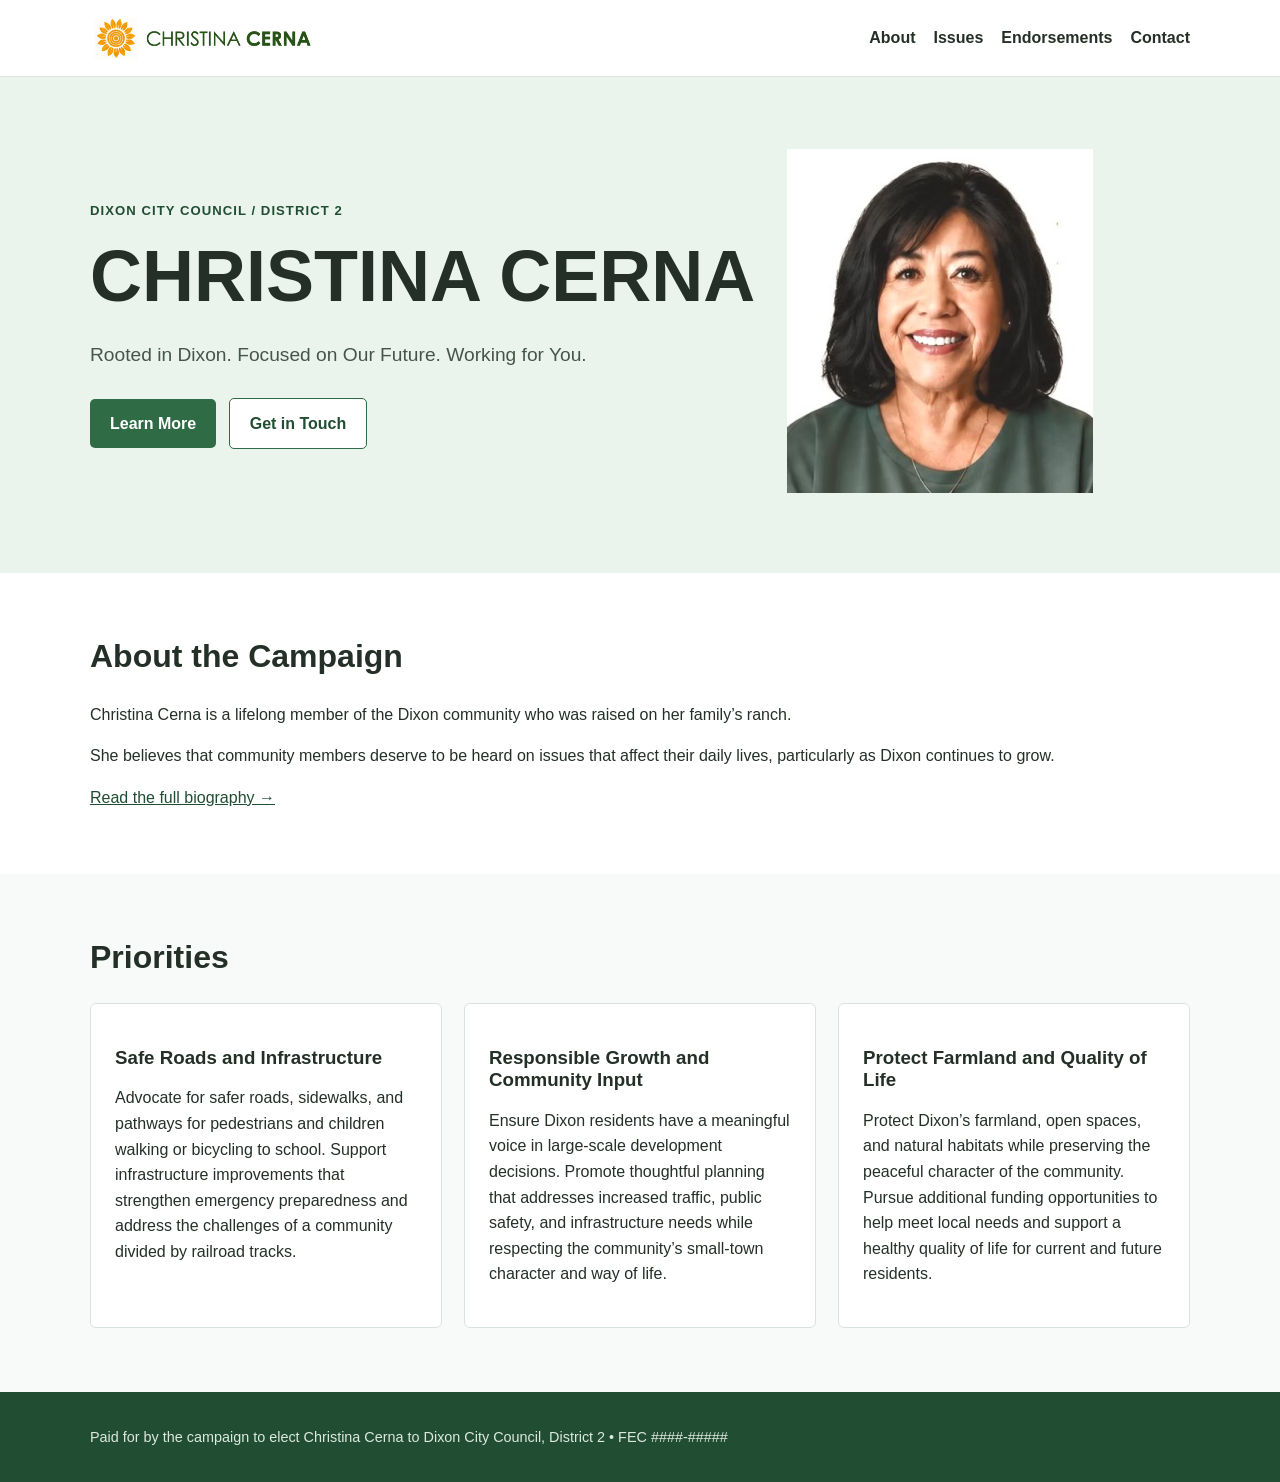
==== index.html @ 79ac0d19 "first commit" ====
<!doctype html>
<html lang="en">
<head>
  <meta charset="utf-8">
  <meta name="viewport" content="width=device-width, initial-scale=1">
  <title>Christina Cerna | Dixon City Council</title>
  <meta name="description" content="[CAMPAIGN TAGLINE OR SHORT DESCRIPTION]">
  <link rel="stylesheet" href="css/styles.css">
</head>
<body>
<header><div class="container navbar">
<a class="brand" href="index.html"><img src="images/cerna_header.png" alt="Campaign header image" class="logo-image"></a>
<nav class="nav"><a href="about.html">About</a><a href="issues.html">Issues</a><a href="endorsements.html">Endorsements</a><a href="contact.html">Contact</a></nav>
</div></header>

<main>
  <section class="hero">
    <div class="container hero-grid">
      <div>
        <div class="eyebrow">DIXON CITY COUNCIL / DISTRICT 2 </div>
        <h1>CHRISTINA CERNA</h1>
        <p class="lead">Rooted in Dixon. Focused on Our Future. Working for You.</p>
        <a class="button" href="issues.html">Learn More</a>
        <a class="button secondary" href="contact.html">Get in Touch</a>
      </div>
      <div class="candidate-photo">
        <img src="images/cerna_headshot_reduced.jpg" alt="Christina Cerna for Dixon City Council">
      </div>
    </div>
  </section>

  <section>
    <div class="container">
      <h2>About the Campaign</h2>
      <p>Christina Cerna is a lifelong member of the Dixon community who was raised on her family’s ranch.</p>
      <p>She believes that community members deserve to be heard on issues that affect their daily lives, particularly as Dixon continues to grow.</p>
      <a href="about.html">Read the full biography →</a>
    </div>
  </section>

  <section class="section-alt">
    <div class="container">
      <h2>Priorities</h2>
      <div class="grid-3">
<article class="card">
  <h3>Safe Roads and Infrastructure</h3>
  <p>Advocate for safer roads, sidewalks, and pathways for pedestrians and children walking or bicycling to school. Support infrastructure improvements that strengthen emergency preparedness and address the challenges of a community divided by railroad tracks.</p>
</article>

<article class="card">
  <h3>Responsible Growth and Community Input</h3>
  <p>Ensure Dixon residents have a meaningful voice in large-scale development decisions. Promote thoughtful planning that addresses increased traffic, public safety, and infrastructure needs while respecting the community’s small-town character and way of life.</p>
</article>

<article class="card">
  <h3>Protect Farmland and Quality of Life</h3>
  <p>Protect Dixon’s farmland, open spaces, and natural habitats while preserving the peaceful character of the community. Pursue additional funding opportunities to help meet local needs and support a healthy quality of life for current and future residents.</p>
</article>
      </div>
    </div>
  </section>
</main>

<footer><div class="container"><span class="small">Paid for by the campaign to elect Christina Cerna to Dixon City Council, District 2 • FEC ####-#####</span></div></footer>
</body>
</html>
---- css/styles.css ----
:root {
  --green: #2f6b45;
  --green-dark: #214d32;
  --green-light: #eaf4ed;
  --white: #ffffff;
  --text: #243027;
  --muted: #66736a;
  --border: #d9e3dc;
}

* { box-sizing: border-box; }
html { scroll-behavior: smooth; }
body {
  margin: 0;
  font-family: Arial, Helvetica, sans-serif;
  color: var(--text);
  background: var(--white);
  line-height: 1.6;
}
a { color: var(--green-dark); }
.container {
  width: min(1100px, 92%);
  margin: 0 auto;
}
header {
  border-bottom: 1px solid var(--border);
  background: var(--white);
}
.navbar {
  min-height: 76px;
  display: flex;
  align-items: center;
  justify-content: space-between;
  gap: 24px;
}
.brand {
  display: inline-block;
  align-items: center;
  gap: 12px;
  text-decoration: none;
  color: var(--text);
  font-weight: 700;
}
.brand .logo-image {
  height: 50px;      /* Set the height you want for your header */
  width: auto;       /* Keeps the logo from distorting */
  display: block;    /* Removes extra whitespace under the image */
}
.logo-placeholder {
  width: 48px;
  height: 48px;
  border: 2px dashed var(--green);
  display: grid;
  place-items: center;
  color: var(--green);
  font-size: 11px;
  text-align: center;
  border-radius: 50%;
}
.nav {
  display: flex;
  flex-wrap: wrap;
  gap: 18px;
}
.nav a {
  text-decoration: none;
  color: var(--text);
  font-weight: 600;
}
.nav a:hover { color: var(--green); }

.hero {
  background: var(--green-light);
  padding: 72px 0;
}
.hero-grid {
  display: grid;
  grid-template-columns: 1fr 1fr;
  gap: 40px;
  align-items: start;
}
.eyebrow {
  color: var(--green-dark);
  text-transform: uppercase;
  letter-spacing: .08em;
  font-size: .82rem;
  font-weight: 700;
}
h1, h2, h3 { line-height: 1.2; }
h1 { font-size: clamp(2.3rem, 6vw, 4.5rem); margin: 12px 0 20px; }
h2 { font-size: 2rem; margin-top: 0; }
h3 { margin-bottom: 8px; }
.lead { font-size: 1.2rem; color: #46554b; }
.button {
  display: inline-block;
  background: var(--green);
  color: var(--white);
  padding: 12px 20px;
  border-radius: 5px;
  text-decoration: none;
  font-weight: 700;
  margin: 8px 8px 0 0;
}
.button.secondary {
  background: var(--white);
  color: var(--green-dark);
  border: 1px solid var(--green);
}
.photo-placeholder1 {
  width: 100%;
  height: 450px;
  min-height: 0;
  overflow: hidden;
  border-radius: 12px;
  background: var(--white);
}

.photo-placeholder1 img {
  width: 100%;
  height: 100%;
  object-fit: cover;
  object-position: center;
}

section { padding: 64px 0; }
.section-alt { background: #f7faf8; }
.grid-3 {
  display: grid;
  grid-template-columns: repeat(3, 1fr);
  gap: 22px;
}
.card {
  border: 1px solid var(--border);
  padding: 24px;
  background: var(--white);
  border-radius: 6px;
}
.placeholder {
  color: var(--muted);
  font-style: italic;
}
.issue-list {
  display: grid;
  grid-template-columns: repeat(2, 1fr);
  gap: 20px;
}
.endorsement {
  border-left: 4px solid var(--green);
  padding: 8px 0 8px 20px;
  margin: 22px 0;
}
form {
  display: grid;
  gap: 14px;
  max-width: 700px;
}
label { font-weight: 700; }
input, textarea, select {
  width: 100%;
  padding: 12px;
  border: 1px solid #bcc9c0;
  border-radius: 4px;
  font: inherit;
}
textarea { min-height: 150px; }
footer {
  background: var(--green-dark);
  color: var(--white);
  padding: 32px 0;
}
footer a { color: var(--white); }
.footer-grid {
  display: flex;
  justify-content: space-between;
  gap: 24px;
  flex-wrap: wrap;
}
.small { font-size: .9rem; color: var(--muted); }
footer .small { color: #dce9df; }

@media (max-width: 760px) {
  .navbar, .hero-grid { display: block; }
  .nav { margin-top: 18px; gap: 12px; }
  .hero { padding: 48px 0; }
  .photo-placeholder1 { margin-top: 30px; min-height: 240px; }
  .grid-3, .issue-list { grid-template-columns: 1fr; }
  section { padding: 48px 0; }
}

.hero-grid {
  display: flex;
  align-items: center;
  gap: 2rem;
}

.hero-text {
  flex: 1;
}

.photo-placeholder {
  flex: 1;
}

.photo-placeholder img {
  display: block;
  width: 100%;
  height: auto;
  border-radius: 8px;
}

/* Stack the columns on narrow screens */
@media (max-width: 700px) {
  .hero-grid {
    flex-direction: column;
  }

  .photo-placeholder {
    width: 100%;
  }
}
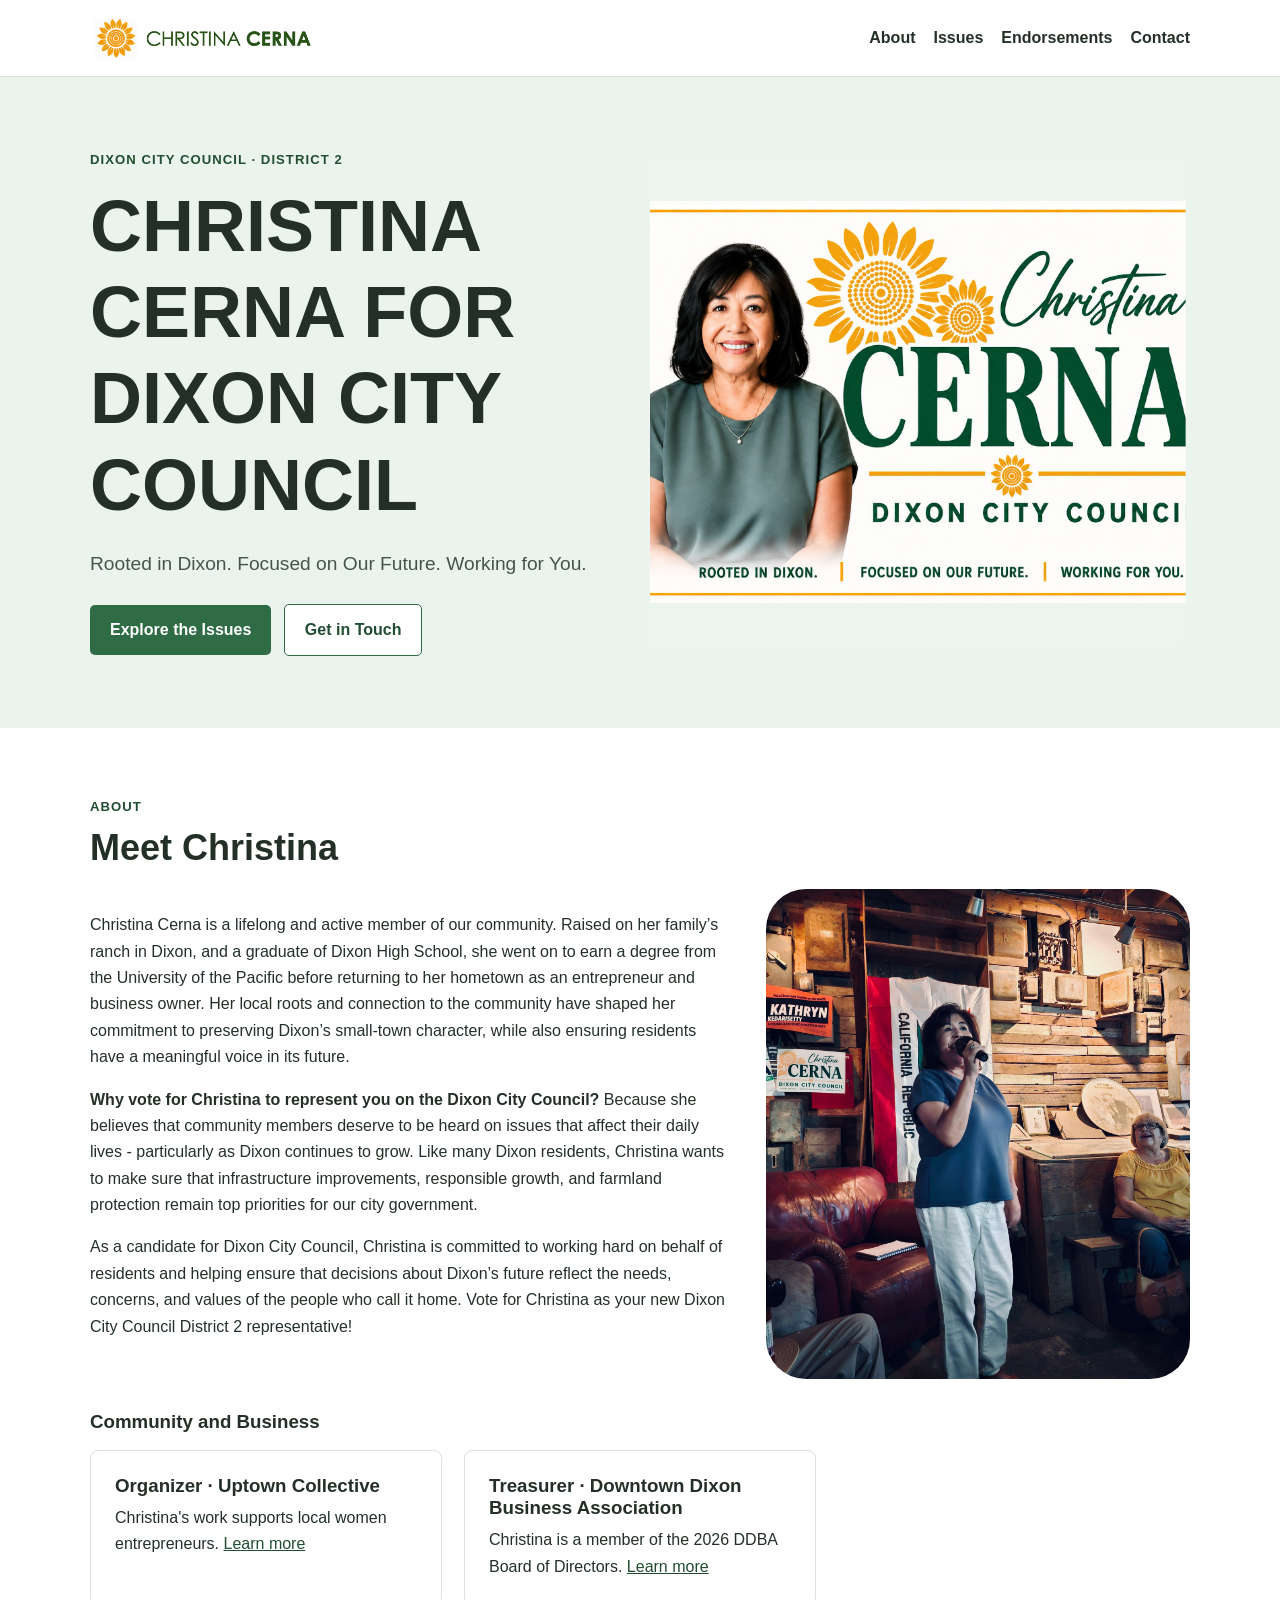
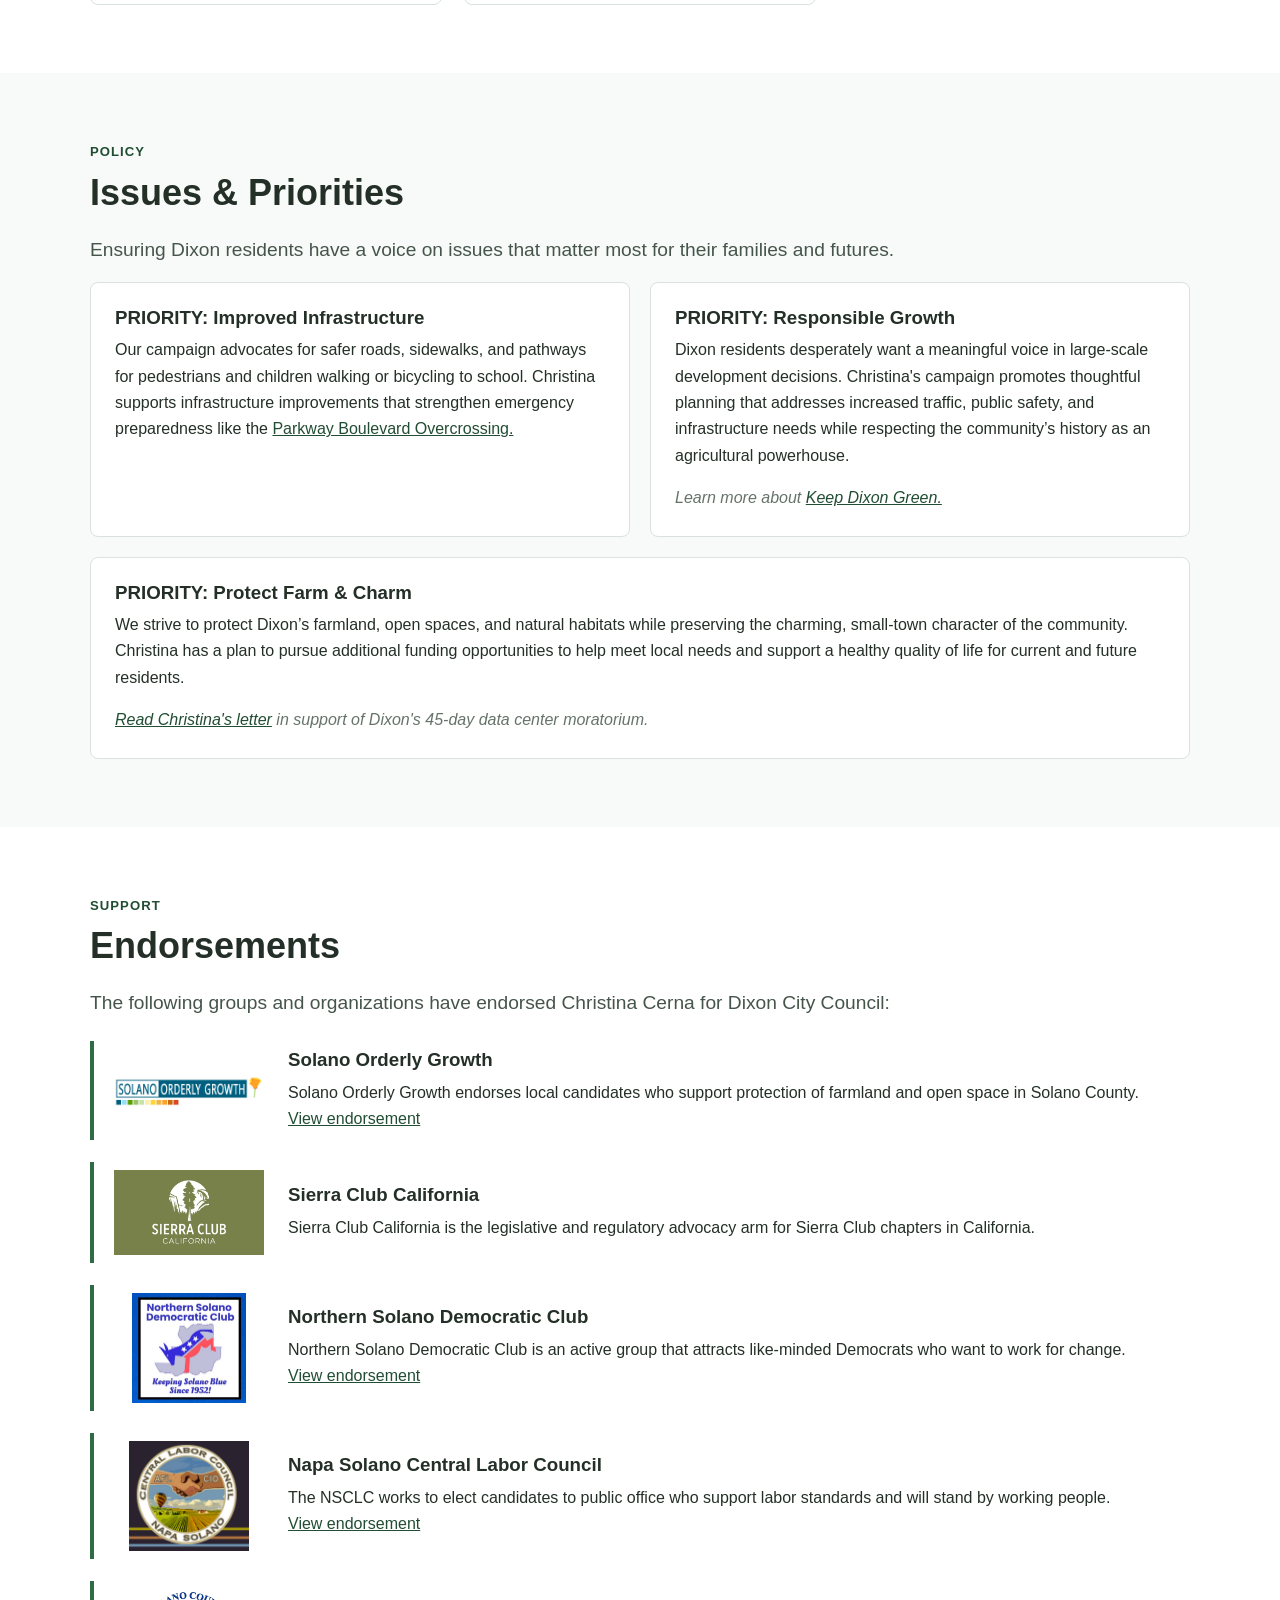
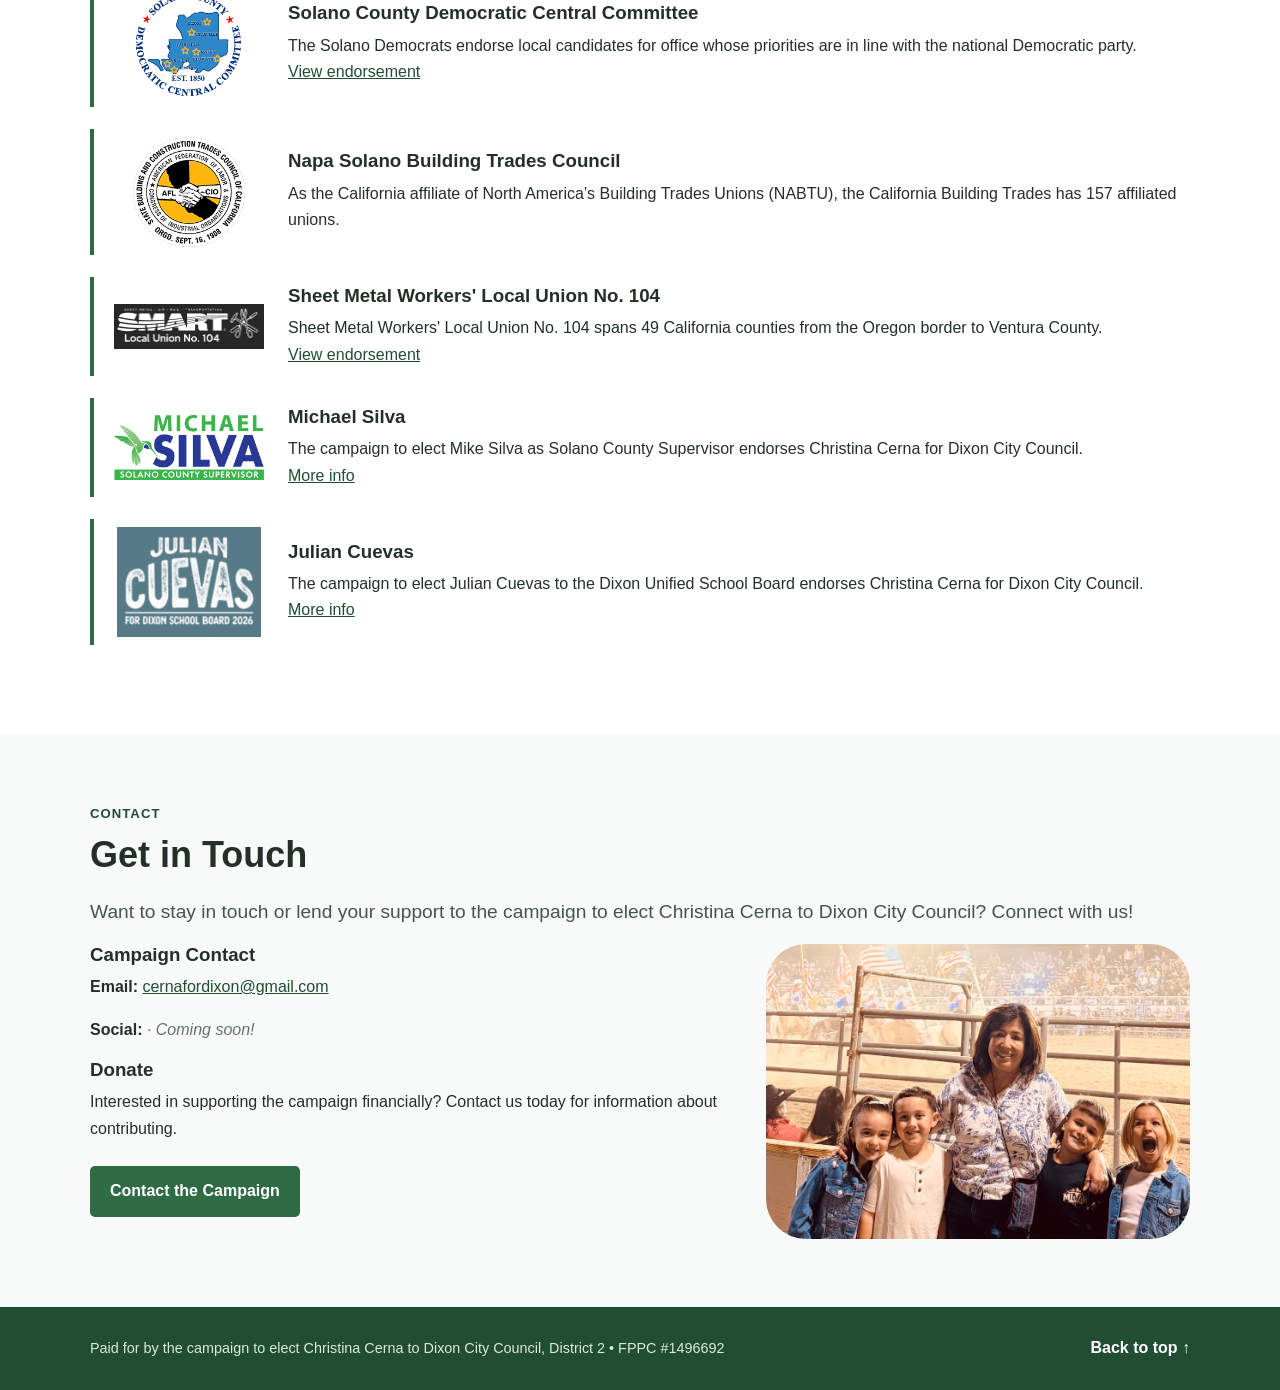
==== commit c035dda8: "Setting up the monopage" ====
--- a/index.html
+++ b/index.html
@@ -3,64 +3,145 @@
 <head>
   <meta charset="utf-8">
   <meta name="viewport" content="width=device-width, initial-scale=1">
-  <title>Christina Cerna | Dixon City Council</title>
-  <meta name="description" content="[CAMPAIGN TAGLINE OR SHORT DESCRIPTION]">
+  <title>Christina Cerna | Dixon City Council, District 2</title>
+  <meta name="description" content="Christina Cerna for Dixon City Council, District 2. Rooted in Dixon. Focused on Our Future. Working for You.">
+  <link rel="icon" href="images/favicon.ico" sizes="any">
   <link rel="stylesheet" href="css/styles.css">
 </head>
 <body>
-<header><div class="container navbar">
-<a class="brand" href="index.html"><img src="images/cerna_header.png" alt="Campaign header image" class="logo-image"></a>
-<nav class="nav"><a href="about.html">About</a><a href="issues.html">Issues</a><a href="endorsements.html">Endorsements</a><a href="contact.html">Contact</a></nav>
-</div></header>
+<header class="site-header">
+  <div class="container navbar">
+    <a class="brand" href="#home" aria-label="Christina Cerna campaign home">
+      <img src="images/cerna_header.png" alt="Christina Cerna campaign logo" class="logo-image">
+    </a>
+    <nav class="nav" aria-label="Main navigation">
+      <a href="#about">About</a>
+      <a href="#issues">Issues</a>
+      <a href="#endorsements">Endorsements</a>
+      <a href="#contact">Contact</a>
+    </nav>
+  </div>
+</header>
+<main>
+  <section class="hero" id="home">
+    <div class="container hero-grid">
+      <div class="hero-copy">
+        <div class="eyebrow">Dixon City Council · District 2</div>
+        <h1>Christina Cerna for Dixon City Council</h1>
+        <p class="lead">Rooted in Dixon. Focused on Our Future. Working for You.</p>
+        <a class="button" href="#issues">Explore the Issues</a>
+        <a class="button secondary" href="#contact">Get in Touch</a>
+      </div>
+      <div class="hero-photo"><img src="images/cerna_campaign-sign_reduced.jpg" alt="Christina Cerna campaign sign"></div>
+    </div>
+  </section>
 
-<main>
-  <section class="hero">
-    <div class="container hero-grid">
-      <div>
-        <div class="eyebrow">DIXON CITY COUNCIL / DISTRICT 2 </div>
-        <h1>CHRISTINA CERNA</h1>
-        <p class="lead">Rooted in Dixon. Focused on Our Future. Working for You.</p>
-        <a class="button" href="issues.html">Learn More</a>
-        <a class="button secondary" href="contact.html">Get in Touch</a>
+  <section id="about">
+    <div class="container">
+      <div class="eyebrow">About</div><h2>Meet Christina</h2>
+      <div class="content-grid">
+        <div>
+          <p>Christina Cerna is a lifelong and active member of our community. Raised on her family’s ranch in Dixon, and a graduate of Dixon High School, she went on to earn a degree from the University of the Pacific before returning to her hometown as an entrepreneur and business owner. Her local roots and connection to the community have shaped her commitment to preserving Dixon’s small-town character, while also ensuring residents have a meaningful voice in its future. </p>
+          <p><strong>Why vote for Christina to represent you on the Dixon City Council?</strong> Because she believes that community members deserve to be heard on issues that affect their daily lives - particularly as Dixon continues to grow. Like many Dixon residents, Christina wants to make sure that infrastructure improvements, responsible growth, and farmland protection remain top priorities for our city government.</p>
+          <p>As a candidate for Dixon City Council, Christina is committed to working hard on behalf of residents and helping ensure that decisions about Dixon’s future reflect the needs, concerns, and values of the people who call it home. Vote for Christina as your new Dixon City Council District 2 representative!</p>
+        </div>
+        <img class="content-photo" src="images/cerna_center-stage.jpeg" alt="Christina giving a talk">
       </div>
-      <div class="candidate-photo">
-        <img src="images/cerna_headshot_reduced.jpg" alt="Christina Cerna for Dixon City Council">
+      <h3 class="subheading">Community and Business</h3>
+      <div class="grid-3">
+        <article class="card"><h3>Organizer · Uptown Collective</h3><p>Christina's work supports local women entrepreneurs. <a href="https://www.facebook.com/uptowncollectivedixon">Learn more</a></p></article>
+        <article class="card"><h3>Treasurer · Downtown Dixon Business Association</h3><p>Christina is a member of the 2026 DDBA Board of Directors. <a href="https://downtowndixonca.com/dixon-association-members">Learn more</a></p></article>
       </div>
     </div>
   </section>
 
-  <section>
+  <section class="section-alt" id="issues">
     <div class="container">
-      <h2>About the Campaign</h2>
-      <p>Christina Cerna is a lifelong member of the Dixon community who was raised on her family’s ranch.</p>
-      <p>She believes that community members deserve to be heard on issues that affect their daily lives, particularly as Dixon continues to grow.</p>
-      <a href="about.html">Read the full biography →</a>
+      <div class="eyebrow">Policy</div><h2>Issues &amp; Priorities</h2>
+      <p class="lead">Ensuring Dixon residents have a voice on issues that matter most for their families and futures.</p>
+      <div class="issue-list">
+        <article class="card"><h3>PRIORITY: Improved Infrastructure</h3><p>Our campaign advocates for safer roads, sidewalks, and pathways for pedestrians and children walking or bicycling to school. Christina supports infrastructure improvements that strengthen emergency preparedness like the <a href="https://www.cityofdixonca.gov/departments/Engineering/parkway">Parkway Boulevard Overcrossing.</a></p></article>
+        <article class="card"><h3>PRIORITY: Responsible Growth</h3><p>Dixon residents desperately want a meaningful voice in large-scale development decisions. Christina's campaign promotes thoughtful planning that addresses increased traffic, public safety, and infrastructure needs while respecting the community’s history as an agricultural powerhouse.</p><p class="placeholder">Learn more about <a href="https://keepdixongreen.com/">Keep Dixon Green.</a></p></article>
+        <article class="card"><h3>PRIORITY: Protect Farm & Charm</h3><p>We strive to protect Dixon’s farmland, open spaces, and natural habitats while preserving the charming, small-town character of the community. Christina has a plan to pursue additional funding opportunities to help meet local needs and support a healthy quality of life for current and future residents.</p><p class="placeholder"><a href="docs/cerna_Data-Center-Moratorium_letter.pdf">Read Christina's letter</a> in support of Dixon's 45-day data center moratorium.</p></article>
+      </div>
     </div>
   </section>
 
-  <section class="section-alt">
+  <section id="endorsements">
     <div class="container">
-      <h2>Priorities</h2>
-      <div class="grid-3">
-<article class="card">
-  <h3>Safe Roads and Infrastructure</h3>
-  <p>Advocate for safer roads, sidewalks, and pathways for pedestrians and children walking or bicycling to school. Support infrastructure improvements that strengthen emergency preparedness and address the challenges of a community divided by railroad tracks.</p>
-</article>
+      <div class="eyebrow">Support</div><h2>Endorsements</h2>
+      <p class="lead">The following groups and organizations have endorsed Christina Cerna for Dixon City Council:</p>
+      <div class="endorsement">
+        <img class="endorsement-logo" src="images/logos/solano-orderly-growth.png" alt="Solano Orderly Growth logo">
+        <div class="endorsement-copy"><h3>Solano Orderly Growth</h3><p>Solano Orderly Growth endorses local candidates who support protection of farmland and open space in Solano County. <br><a href="https://www.solanoorderlygrowth.org/endorse.htm">View endorsement</a></p></div>
+      </div>
+      <div class="endorsement">
+        <img class="endorsement-logo" src="images/logos/sierra-club.png" alt="Sierra club logo">
+        <div class="endorsement-copy"><h3>Sierra Club California</h3><p>Sierra Club California is the legislative and regulatory advocacy arm for Sierra Club chapters in California.</p></div>
+      </div>
+      <div class="endorsement">
+        <img class="endorsement-logo" src="images/logos/northern-solano.png" alt="Northern Solano Democrats logo">
+        <div class="endorsement-copy"><h3>Northern Solano Democratic Club</h3><p>Northern Solano Democratic Club is an active group that attracts like-minded Democrats who want to work for change. <br><a href="https://sites.google.com/view/northernsolanodems/campaign-organizing-workgroup">View endorsement</a></p></div>
+      </div>
+      <div class="endorsement">
+        <img class="endorsement-logo" src="images/logos/napa-solano-clc.png" alt="Napa Solano CLC logo">
+        <div class="endorsement-copy"><h3>Napa Solano Central Labor Council</h3><p>The NSCLC works to elect candidates to public office who support labor standards and will stand by working people. <br><a href="https://napasolanoclc.org/elections/">View endorsement</a></p></div>
+      </div>
+      <div class="endorsement">
+        <img class="endorsement-logo" src="images/logos/solano-dems.png" alt="Solano dems logo">
+        <div class="endorsement-copy"><h3>Solano County Democratic Central Committee</h3><p>The Solano Democrats endorse local candidates for office whose priorities are in line with the national Democratic party. <br><a href="https://www.solanodemocrats.com/endorsements">View endorsement</a></p></div>
+      </div>
+      <div class="endorsement">
+        <img class="endorsement-logo" src="images/logos/trades-council.png" alt="Trades council logo">
+        <div class="endorsement-copy"><h3>Napa Solano Building Trades Council</h3><p>As the California affiliate of North America’s Building Trades Unions (NABTU), the California Building Trades has 157 affiliated unions.</p></div>
+      </div>
+      <div class="endorsement">
+        <img class="endorsement-logo" src="images/logos/smw_logo.png" alt="Sheet Metal Union logo">
+        <div class="endorsement-copy"><h3>Sheet Metal Workers' Local Union No. 104</h3><p> Sheet Metal Workers' Local Union No. 104 spans 49 California counties from the Oregon border to Ventura County. <br><a href="https://static1.squarespace.com/static/66464e3678b063105f69b8d8/t/6ac1309d7d2daf4eab799eb9/1791045789491/North+Bay+Union+Office.pdf">View endorsement</a></p></div>
+      </div>
+      <div class="endorsement">
+        <img class="endorsement-logo" src="images/logos/silva.png" alt="Mike Silva logo">
+        <div class="endorsement-copy"><h3>Michael Silva</h3><p> The campaign to elect Mike Silva as Solano County Supervisor endorses Christina Cerna for Dixon City Council. <br><a href="https://www.silvaforsolano.com/">More info</a></p></div>
+      </div>
+            <div class="endorsement">
+        <img class="endorsement-logo" src="images/logos/cuevas.png" alt="Julian Cuevas logo">
+        <div class="endorsement-copy"><h3>Julian Cuevas</h3><p> The campaign to elect Julian Cuevas to the Dixon Unified School Board endorses Christina Cerna for Dixon City Council. <br><a href="https://www.juliancuevas.com/">More info</a></p></div>
+      </div>
+    </div>
+  </section>
 
-<article class="card">
-  <h3>Responsible Growth and Community Input</h3>
-  <p>Ensure Dixon residents have a meaningful voice in large-scale development decisions. Promote thoughtful planning that addresses increased traffic, public safety, and infrastructure needs while respecting the community’s small-town character and way of life.</p>
-</article>
-
-<article class="card">
-  <h3>Protect Farmland and Quality of Life</h3>
-  <p>Protect Dixon’s farmland, open spaces, and natural habitats while preserving the peaceful character of the community. Pursue additional funding opportunities to help meet local needs and support a healthy quality of life for current and future residents.</p>
-</article>
+  <section class="section-alt" id="contact">
+    <div class="container">
+      <div class="eyebrow">Contact</div><h2>Get in Touch</h2>
+      <p class="lead">Want to stay in touch or lend your support to the campaign to elect Christina Cerna to Dixon City Council? Connect with us!</p>
+      <div class="content-grid contact-grid">
+        <div>
+          <h3>Campaign Contact</h3>
+          <p><strong>Email:</strong> <a href="mailto:cernafordixon@gmail.com">cernafordixon@gmail.com</a></p>
+          <p><strong>Social:</strong> <span class="placeholder"> · Coming soon!</span></p>
+          <h3>Donate</h3><p>Interested in supporting the campaign financially? Contact us today for information about contributing.</p>
+          <a class="button" href="mailto:cernafordixon@gmail.com?subject=Campaign%20Support">Contact the Campaign</a>
+        </div>
+        <img class="content-photo" src="images/cerna_kiddos.jpeg" alt="Christina with Dixon youngsters at a rodeo">
       </div>
     </div>
   </section>
 </main>
-
-<footer><div class="container"><span class="small">Paid for by the campaign to elect Christina Cerna to Dixon City Council, District 2 • FEC ####-#####</span></div></footer>
+<footer><div class="container"><span class="small">Paid for by the campaign to elect Christina Cerna to Dixon City Council, District 2 • FPPC #1496692</span><a class="back-top" href="#home">Back to top ↑</a></div></footer>
+<script>
+  // Close mobile navigation is not needed; anchor links scroll to each section.
+  // Account for the sticky header when navigating to section anchors.
+  document.querySelectorAll('.nav a, a.button[href^="#"], .back-top, .brand').forEach(link => {
+    link.addEventListener('click', event => {
+      const targetId = link.getAttribute('href');
+      if (!targetId || !targetId.startsWith('#')) return;
+      const target = document.querySelector(targetId);
+      if (!target) return;
+      event.preventDefault();
+      target.scrollIntoView({ behavior: 'smooth', block: 'start' });
+      history.replaceState(null, '', targetId);
+    });
+  });
+</script>
 </body>
 </html>
--- a/css/styles.css
+++ b/css/styles.css
@@ -1,220 +1,394 @@
+/* =================================================================ro
+   1. VARIABLES & DESIGN TOKENS
+   ================================================================ */
 :root {
   --green: #2f6b45;
   --green-dark: #214d32;
   --green-light: #eaf4ed;
-  --white: #ffffff;
+  --white: #fff;
   --text: #243027;
   --muted: #66736a;
   --border: #d9e3dc;
-}
-
-* { box-sizing: border-box; }
-html { scroll-behavior: smooth; }
-body {
-  margin: 0;
-  font-family: Arial, Helvetica, sans-serif;
-  color: var(--text);
-  background: var(--white);
-  line-height: 1.6;
-}
-a { color: var(--green-dark); }
-.container {
-  width: min(1100px, 92%);
-  margin: 0 auto;
-}
-header {
-  border-bottom: 1px solid var(--border);
-  background: var(--white);
-}
-.navbar {
-  min-height: 76px;
-  display: flex;
-  align-items: center;
-  justify-content: space-between;
-  gap: 24px;
-}
-.brand {
-  display: inline-block;
-  align-items: center;
-  gap: 12px;
-  text-decoration: none;
-  color: var(--text);
-  font-weight: 700;
-}
-.brand .logo-image {
-  height: 50px;      /* Set the height you want for your header */
-  width: auto;       /* Keeps the logo from distorting */
-  display: block;    /* Removes extra whitespace under the image */
-}
-.logo-placeholder {
-  width: 48px;
-  height: 48px;
-  border: 2px dashed var(--green);
-  display: grid;
-  place-items: center;
-  color: var(--green);
-  font-size: 11px;
-  text-align: center;
-  border-radius: 50%;
-}
-.nav {
-  display: flex;
-  flex-wrap: wrap;
-  gap: 18px;
-}
-.nav a {
-  text-decoration: none;
-  color: var(--text);
-  font-weight: 600;
-}
-.nav a:hover { color: var(--green); }
-
-.hero {
-  background: var(--green-light);
-  padding: 72px 0;
-}
-.hero-grid {
-  display: grid;
-  grid-template-columns: 1fr 1fr;
-  gap: 40px;
-  align-items: start;
-}
-.eyebrow {
-  color: var(--green-dark);
-  text-transform: uppercase;
-  letter-spacing: .08em;
-  font-size: .82rem;
-  font-weight: 700;
-}
-h1, h2, h3 { line-height: 1.2; }
-h1 { font-size: clamp(2.3rem, 6vw, 4.5rem); margin: 12px 0 20px; }
-h2 { font-size: 2rem; margin-top: 0; }
-h3 { margin-bottom: 8px; }
-.lead { font-size: 1.2rem; color: #46554b; }
-.button {
-  display: inline-block;
-  background: var(--green);
-  color: var(--white);
-  padding: 12px 20px;
-  border-radius: 5px;
-  text-decoration: none;
-  font-weight: 700;
-  margin: 8px 8px 0 0;
-}
-.button.secondary {
-  background: var(--white);
-  color: var(--green-dark);
-  border: 1px solid var(--green);
-}
-.photo-placeholder1 {
-  width: 100%;
-  height: 450px;
-  min-height: 0;
-  overflow: hidden;
-  border-radius: 12px;
-  background: var(--white);
-}
-
-.photo-placeholder1 img {
-  width: 100%;
-  height: 100%;
-  object-fit: cover;
-  object-position: center;
-}
-
-section { padding: 64px 0; }
-.section-alt { background: #f7faf8; }
-.grid-3 {
-  display: grid;
-  grid-template-columns: repeat(3, 1fr);
-  gap: 22px;
-}
-.card {
-  border: 1px solid var(--border);
-  padding: 24px;
-  background: var(--white);
-  border-radius: 6px;
-}
-.placeholder {
-  color: var(--muted);
-  font-style: italic;
-}
-.issue-list {
-  display: grid;
-  grid-template-columns: repeat(2, 1fr);
-  gap: 20px;
-}
-.endorsement {
-  border-left: 4px solid var(--green);
-  padding: 8px 0 8px 20px;
-  margin: 22px 0;
-}
-form {
-  display: grid;
-  gap: 14px;
-  max-width: 700px;
-}
-label { font-weight: 700; }
-input, textarea, select {
-  width: 100%;
-  padding: 12px;
-  border: 1px solid #bcc9c0;
-  border-radius: 4px;
-  font: inherit;
-}
-textarea { min-height: 150px; }
-footer {
-  background: var(--green-dark);
-  color: var(--white);
-  padding: 32px 0;
-}
-footer a { color: var(--white); }
-.footer-grid {
-  display: flex;
-  justify-content: space-between;
-  gap: 24px;
-  flex-wrap: wrap;
-}
-.small { font-size: .9rem; color: var(--muted); }
-footer .small { color: #dce9df; }
-
+  --surface: #f7faf8;
+  --content-width: 1100px;
+}
+
+/* =================================================================
+   2. GLOBAL RESET & BASE STYLES
+   ================================================================ */
+*,
+*::before,
+*::after { 
+  box-sizing: border-box; 
+}
+
+html { 
+  scroll-behavior: smooth; 
+  scroll-padding-top: 100px; 
+}
+
+body { 
+  margin: 0; 
+  font-family: Arial, Helvetica, sans-serif; 
+  color: var(--text); 
+  background: var(--white); 
+  line-height: 1.65; 
+}
+
+img { 
+  max-width: 100%; 
+}
+
+a { 
+  color: var(--green-dark); 
+}
+
+/* Common wrapper class used to center and constrain content width across sections */
+.container { 
+  width: min(var(--content-width), 92%); 
+  margin: 0 auto; 
+}
+
+/* =================================================================
+   3. HEADER & NAVIGATION
+   ================================================================ */
+.site-header { 
+  position: sticky; 
+  top: 0; 
+  z-index: 100; 
+  background: rgba(255, 255, 255, 0.97); 
+  border-bottom: 1px solid var(--border); 
+}
+
+.navbar { 
+  min-height: 76px; 
+  display: flex; 
+  align-items: center; 
+  justify-content: space-between; 
+  gap: 24px; 
+}
+
+.brand { 
+  display: inline-flex; 
+  align-items: center; 
+  text-decoration: none; 
+}
+
+.logo-image { 
+  display: block; 
+  height: 50px; 
+  width: auto; 
+}
+
+.nav { 
+  display: flex; 
+  align-items: center; 
+  flex-wrap: wrap; 
+  gap: 18px; 
+}
+
+.nav a { 
+  color: var(--text); 
+  text-decoration: none; 
+  font-weight: 700; 
+}
+
+.nav a:hover, 
+.nav a:focus-visible { 
+  color: var(--green); 
+}
+
+/* =================================================================
+   4. SECTIONS & GENERAL LAYOUTS
+   ================================================================ */
+section { 
+  padding: 68px 0; 
+  scroll-margin-top: 76px; 
+}
+
+.section-alt { 
+  background: var(--surface); 
+}
+
+/* Hero Section */
+.hero { 
+  background: var(--green-light); 
+  padding: 72px 0; 
+}
+
+.hero-grid { 
+  display: grid; 
+  grid-template-columns: minmax(0, 1.00fr) minmax(0, 1.00fr); 
+  align-items: center; 
+  gap: 1px; 
+}
+
+.content-grid { 
+  display: grid; 
+  grid-template-columns: minmax(0, 1.2fr) minmax(0, 0.8fr); 
+  align-items: center; 
+  gap: 40px; 
+}
+
+/* Typography elements */
+.eyebrow { 
+  color: var(--green-dark); 
+  text-transform: uppercase; 
+  letter-spacing: 0.08em; 
+  font-size: 0.82rem; 
+  font-weight: 700; 
+}
+
+h1, h2, h3 { 
+  line-height: 1.2; 
+}
+
+h1 { 
+  font-size: clamp(2.5rem, 6vw, 4.5rem); 
+  margin: 12px 0 20px; 
+  text-transform: uppercase; 
+}
+
+h2 { 
+  font-size: clamp(1.8rem, 3.5vw, 2.25rem); 
+  margin: 8px 0 20px; 
+}
+
+h3 { 
+  margin: 0 0 8px; 
+}
+
+p { 
+  margin: 0 0 1rem; 
+}
+
+.lead { 
+  font-size: 1.2rem; 
+  color: #46554b; 
+}
+
+.subheading { 
+  margin: 32px 0 16px; 
+}
+
+.placeholder { 
+  color: var(--muted); 
+  font-style: italic; 
+}
+
+/* Buttons */
+.button { 
+  display: inline-block; 
+  background: var(--green); 
+  color: var(--white); 
+  padding: 12px 20px; 
+  border-radius: 5px; 
+  text-decoration: none; 
+  font-weight: 700; 
+  margin: 8px 8px 0 0; 
+}
+
+.button:hover, 
+.button:focus-visible { 
+  background: var(--green-dark); 
+}
+
+.button.secondary { 
+  background: var(--white); 
+  color: var(--green-dark); 
+  border: 1px solid var(--green); 
+}
+
+/* Images & Photos */
+.hero-photo img { 
+  display: block; 
+  width: 100%; 
+  max-height: 490px; 
+  object-fit: cover; 
+  object-position: center; 
+  border-radius: 10px; 
+}
+
+.content-photo { 
+  display: block; 
+  width: 100%; 
+  max-height: 490px; 
+  object-fit: cover; 
+  object-position: center; 
+  border-radius: 40px; 
+}
+
+.hero-photo img { 
+  aspect-ratio: 4 / 5; 
+}
+
+/* =================================================================
+   5. CARDS & GRID COMPONENTS
+   ================================================================ */
+.grid-3 { 
+  display: grid; 
+  grid-template-columns: repeat(3, minmax(0, 1fr)); 
+  gap: 22px; 
+}
+
+.card { 
+  border: 1px solid var(--border); 
+  padding: 24px; 
+  background: var(--white); 
+  border-radius: 8px; 
+}
+
+.card p:last-child { 
+  margin-bottom: 0; 
+}
+
+/* Issue list layout (used in the issues section) */
+.issue-list { 
+  display: grid; 
+  grid-template-columns: repeat(2, minmax(0, 1fr)); 
+  gap: 20px; 
+}
+
+.issue-list .card:last-child { 
+  grid-column: 1 / -1; 
+}
+
+/* Endorsement blocks */
+.endorsement { 
+  display: grid; 
+  grid-template-columns: 150px minmax(0, 1fr); 
+  align-items: center; 
+  gap: 24px; 
+  border-left: 4px solid var(--green); 
+  padding: 8px 0 8px 20px; 
+  margin: 22px 0; 
+}
+
+.endorsement-logo-placeholder { 
+  display: flex; 
+  align-items: center; 
+  justify-content: center; 
+  min-height: 100px; 
+  padding: 12px; 
+  border: 1px dashed #aab8ae; 
+  border-radius: 6px; 
+  background: var(--surface); 
+  color: var(--muted); 
+  text-align: center; 
+  font-size: 0.85rem; 
+}
+
+.endorsement-logo { 
+  display: block; 
+  width: 100%; 
+  max-width: 150px; 
+  max-height: 110px; 
+  object-fit: contain; 
+  margin: 0 auto; 
+}
+
+.endorsement-copy p:last-child { 
+  margin-bottom: 0; 
+}
+
+.contact-grid { 
+  align-items: start; 
+}
+
+/* =================================================================
+   6. FOOTER
+   ================================================================ */
+footer { 
+  background: var(--green-dark); 
+  color: var(--white); 
+  padding: 28px 0; 
+}
+
+footer .container { 
+  display: flex; 
+  align-items: center; 
+  justify-content: space-between; 
+  flex-wrap: wrap; 
+  gap: 16px; 
+}
+
+.small { 
+  font-size: 0.9rem; 
+  color: #dce9df; 
+}
+
+.back-top { 
+  color: var(--white); 
+  text-decoration: none; 
+  font-weight: 700; 
+}
+
+/* =================================================================
+   7. MEDIA QUERIES & RESPONSIVENESS
+   ================================================================ */
 @media (max-width: 760px) {
-  .navbar, .hero-grid { display: block; }
-  .nav { margin-top: 18px; gap: 12px; }
-  .hero { padding: 48px 0; }
-  .photo-placeholder1 { margin-top: 30px; min-height: 240px; }
-  .grid-3, .issue-list { grid-template-columns: 1fr; }
-  section { padding: 48px 0; }
-}
-
-.hero-grid {
-  display: flex;
-  align-items: center;
-  gap: 2rem;
-}
-
-.hero-text {
-  flex: 1;
-}
-
-.photo-placeholder {
-  flex: 1;
-}
-
-.photo-placeholder img {
-  display: block;
-  width: 100%;
-  height: auto;
-  border-radius: 8px;
-}
-
-/* Stack the columns on narrow screens */
-@media (max-width: 700px) {
-  .hero-grid {
-    flex-direction: column;
-  }
-
-  .photo-placeholder {
-    width: 100%;
-  }
-}
+  .navbar { 
+    min-height: auto; 
+    padding: 12px 0; 
+    display: block; 
+  }
+  
+  .logo-image { 
+    height: 42px; 
+    max-width: 100%; 
+  }
+  
+  .nav { 
+    margin-top: 12px; 
+    gap: 10px 16px; 
+  }
+  
+  .nav a { 
+    font-size: 0.95rem; 
+  }
+  
+  section { 
+    padding: 48px 0; 
+    scroll-margin-top: 110px; 
+  }
+  
+  .hero { 
+    padding: 48px 0; 
+  }
+  
+  .hero-grid, 
+  .content-grid { 
+    grid-template-columns: 1fr; 
+    gap: 26px; 
+  }
+  
+  .hero-photo { 
+    max-width: 520px; 
+  }
+  
+  .grid-3, 
+  .issue-list { 
+    grid-template-columns: 1fr; 
+  }
+  
+  .endorsement { 
+    grid-template-columns: 100px minmax(0, 1fr); 
+    gap: 16px; 
+    padding-left: 14px; 
+  }
+  
+  .endorsement-logo-placeholder { 
+    min-height: 82px; 
+    font-size: 0.78rem; 
+  }
+  
+  .issue-list .card:last-child { 
+    grid-column: auto; 
+  }
+}
+
+@media (prefers-reduced-motion: reduce) {
+  html { 
+    scroll-behavior: auto; 
+  }
+}
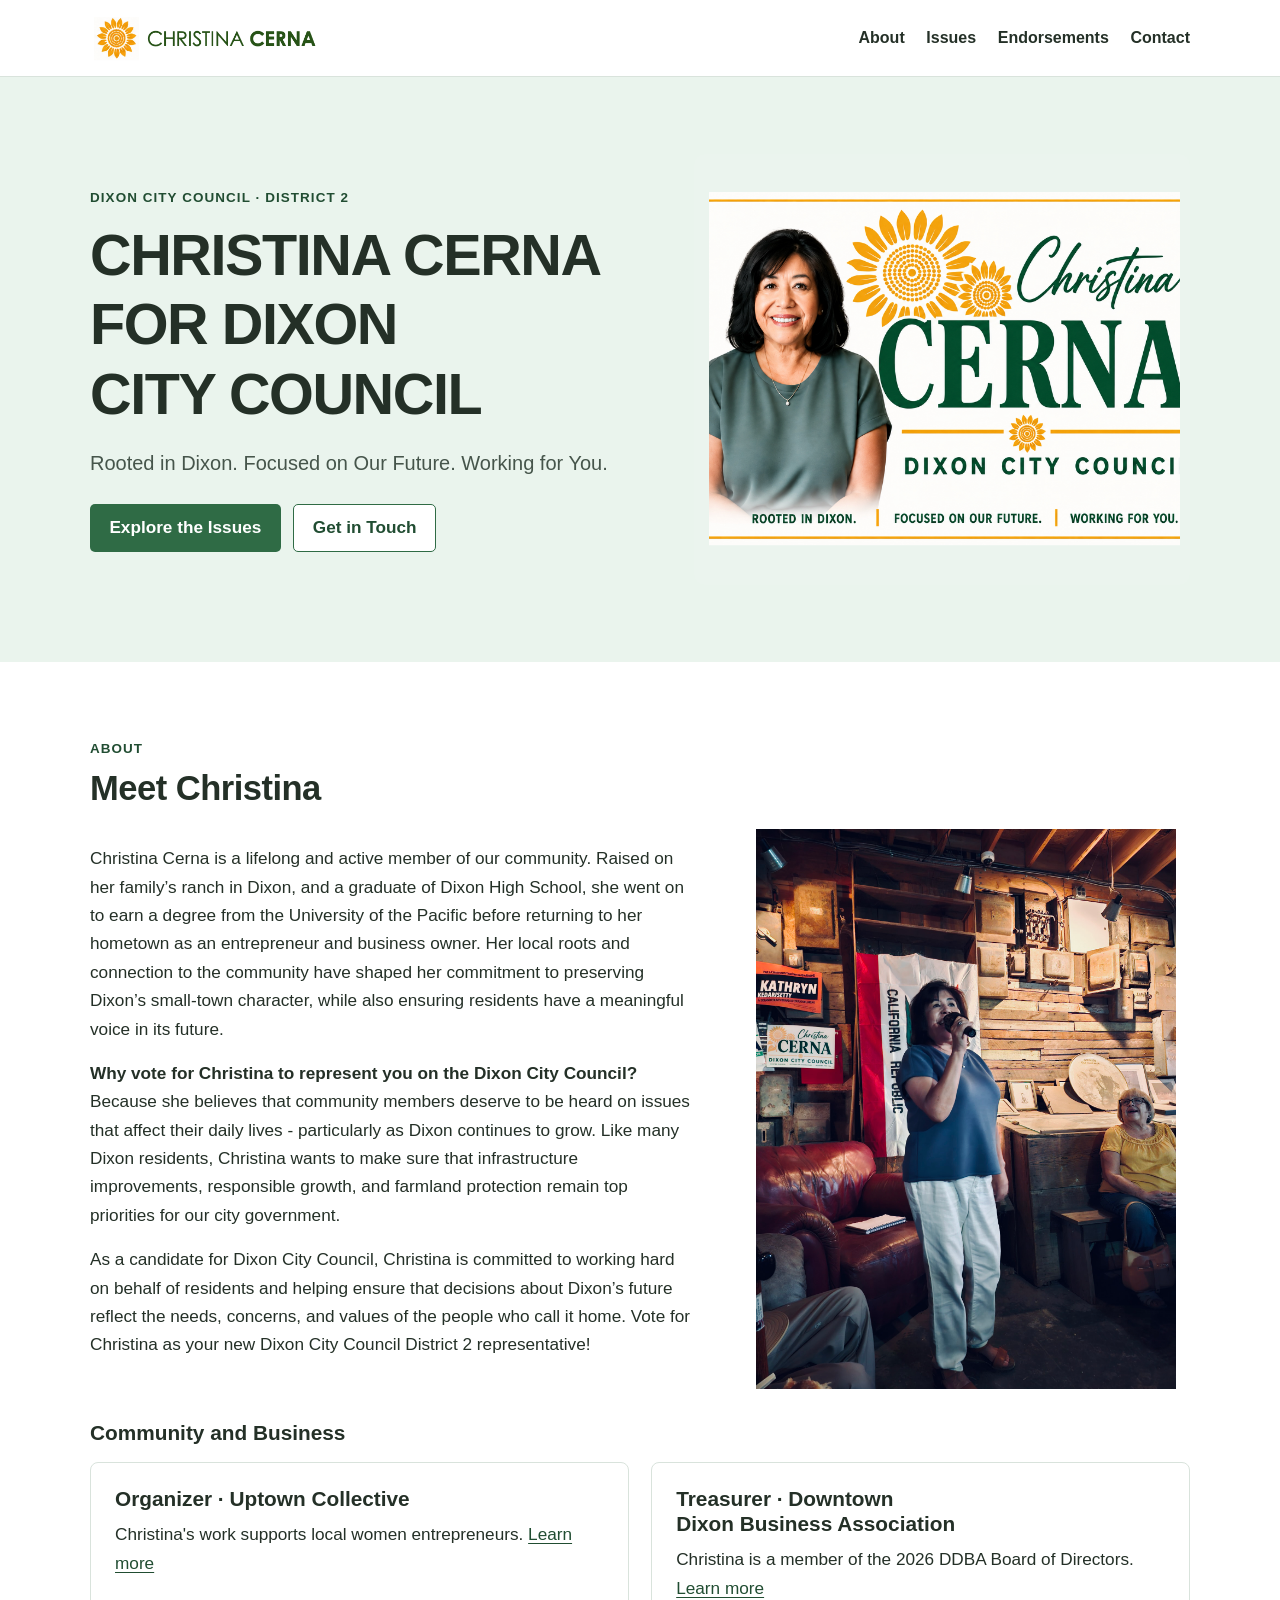
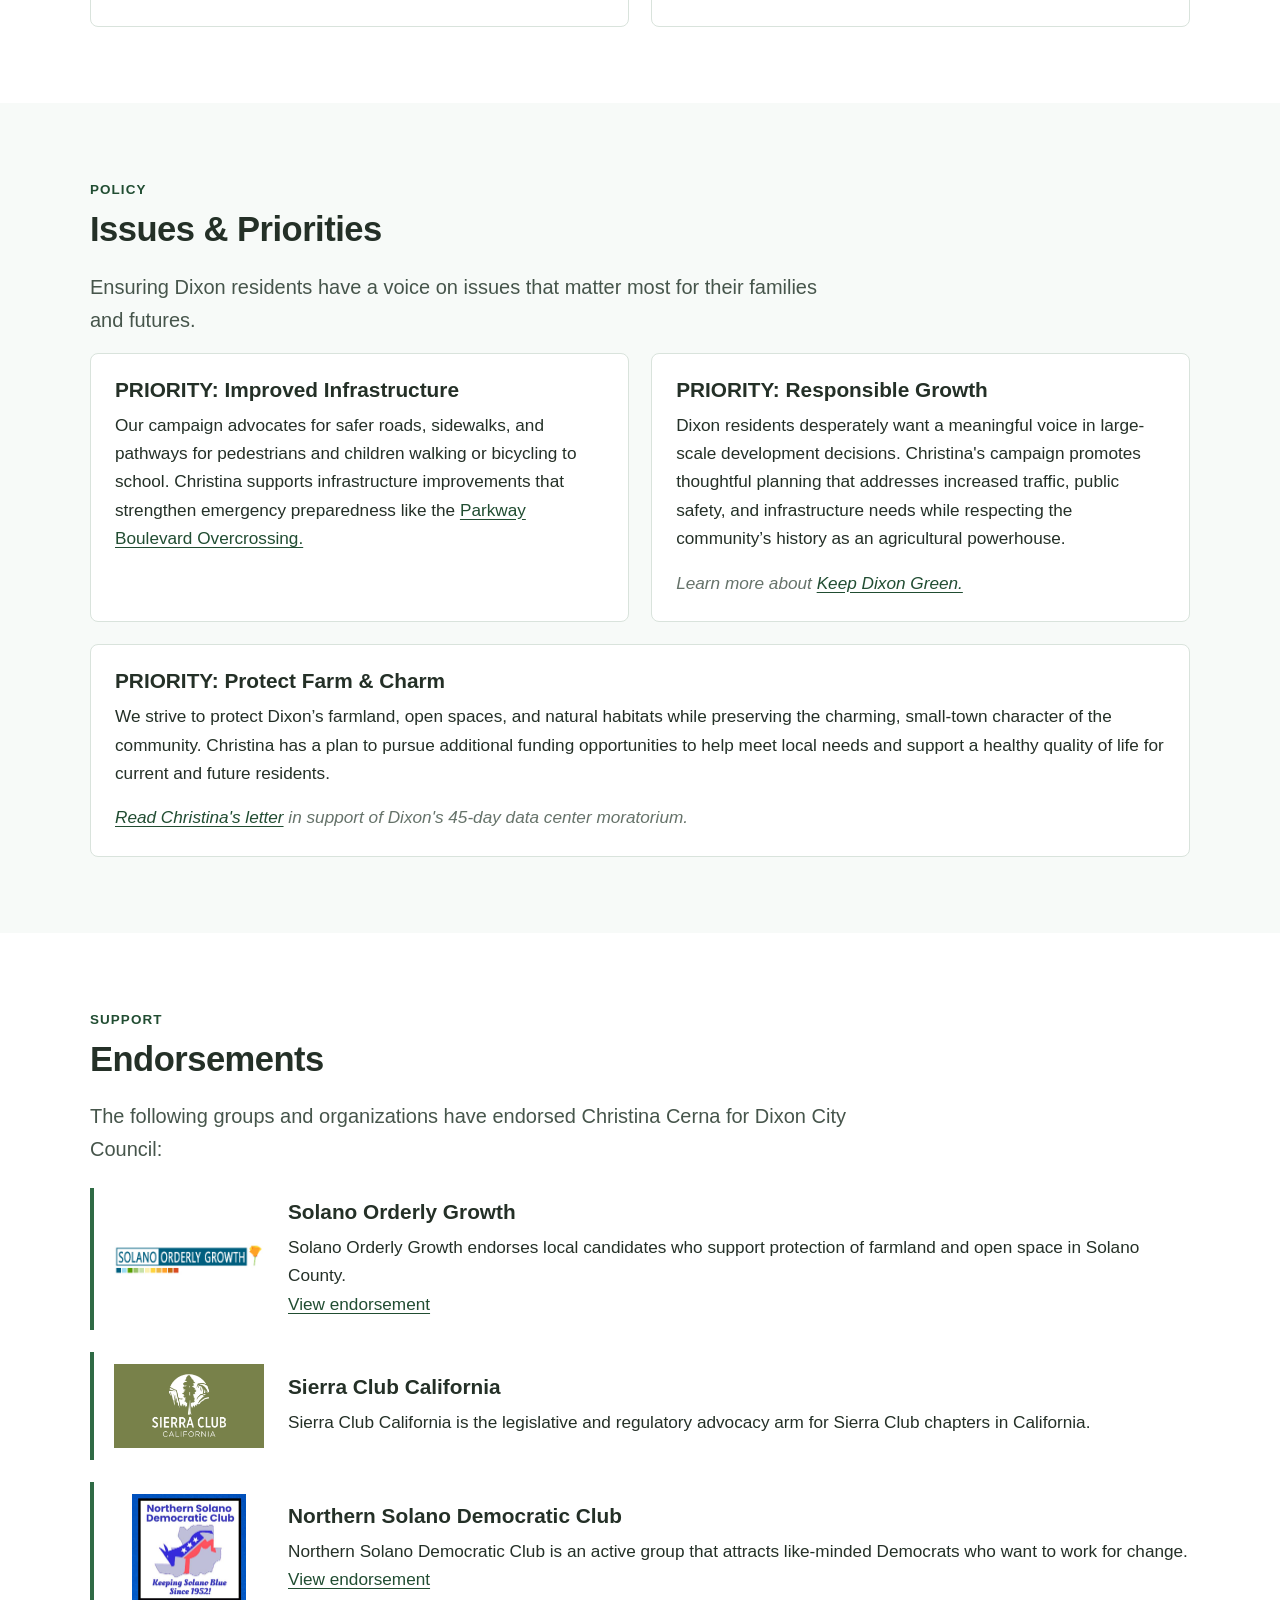
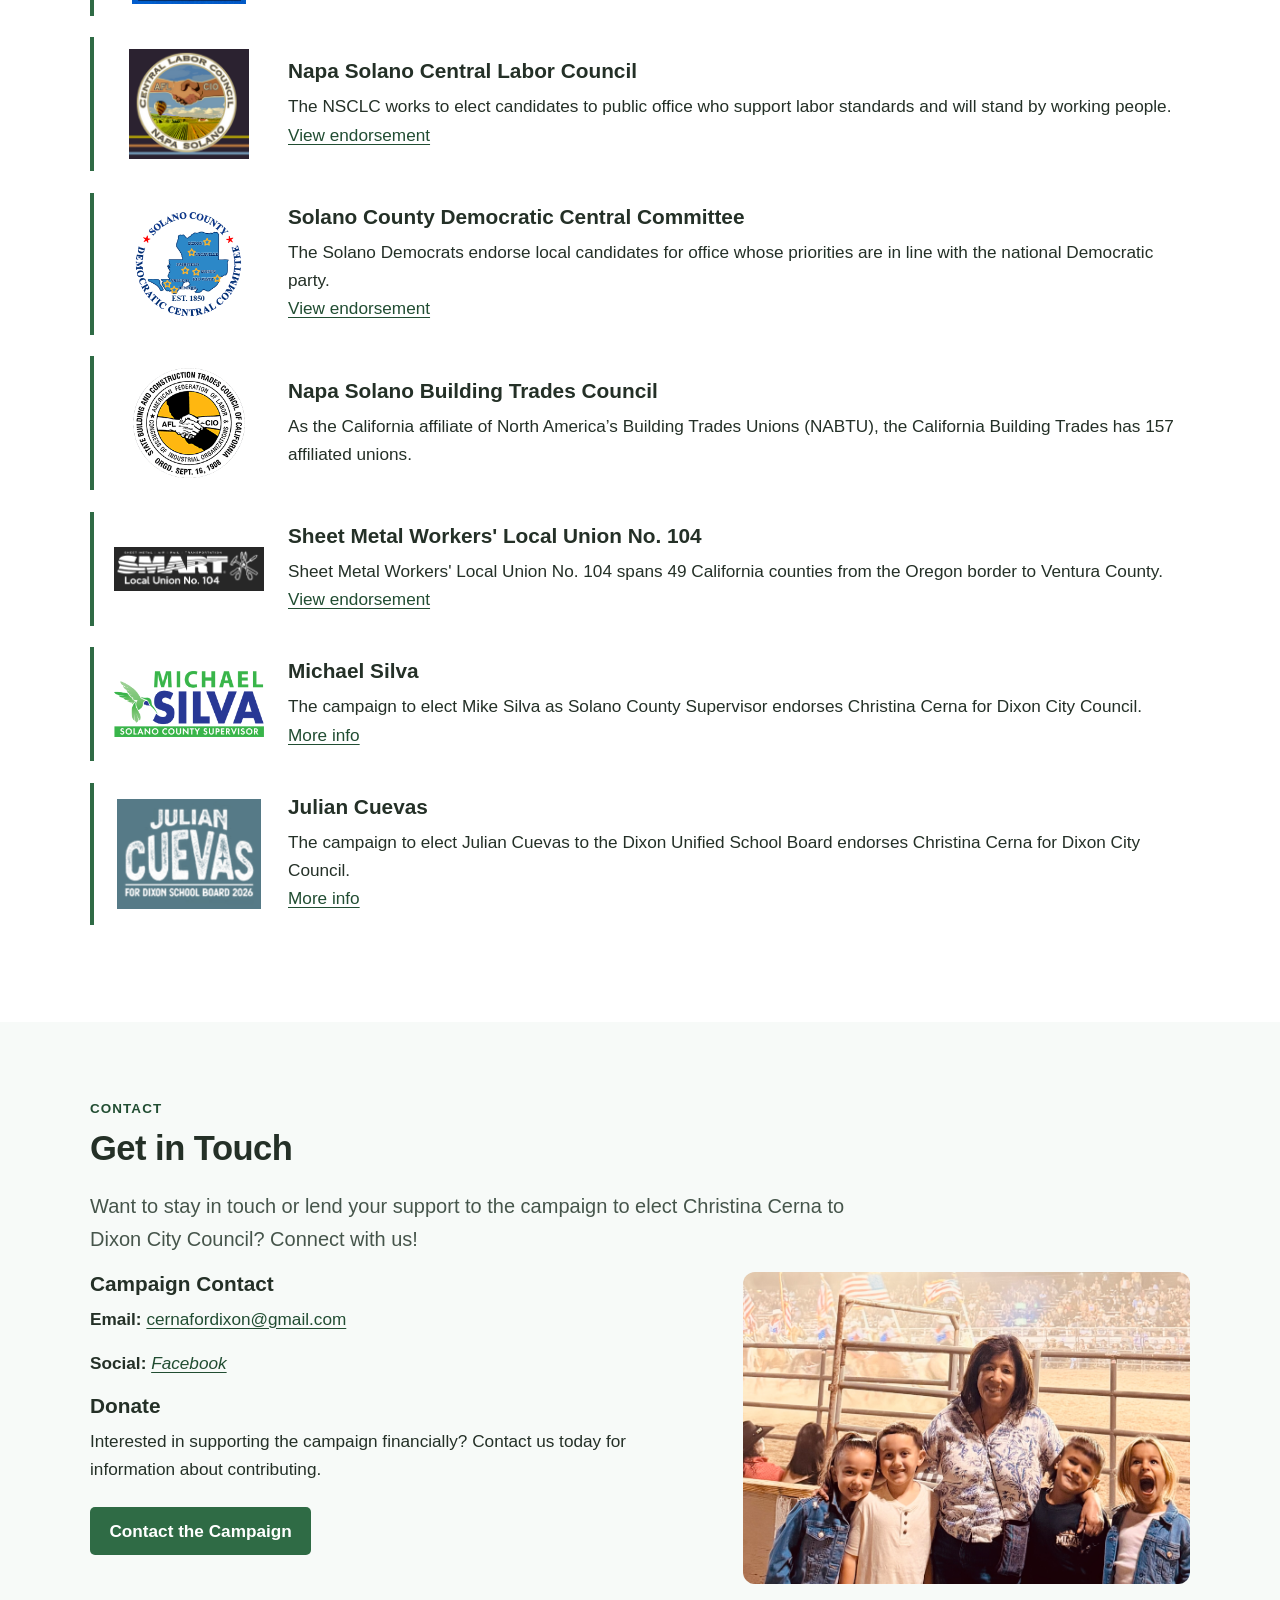
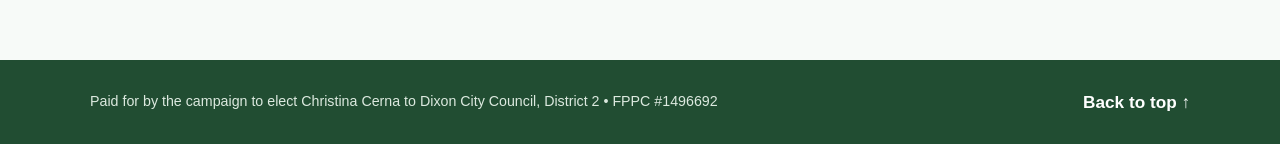
==== commit 1c5f8d4b: "Adding social link" ====
--- a/index.html
+++ b/index.html
@@ -118,7 +118,7 @@
         <div>
           <h3>Campaign Contact</h3>
           <p><strong>Email:</strong> <a href="mailto:cernafordixon@gmail.com">cernafordixon@gmail.com</a></p>
-          <p><strong>Social:</strong> <span class="placeholder"> · Coming soon!</span></p>
+          <p><strong>Social:</strong> <span class="placeholder"><a href="https://www.facebook.com/profile.php?id=61595482438836">Facebook</a></span></p>
           <h3>Donate</h3><p>Interested in supporting the campaign financially? Contact us today for information about contributing.</p>
           <a class="button" href="mailto:cernafordixon@gmail.com?subject=Campaign%20Support">Contact the Campaign</a>
         </div>
--- a/css/styles.css
+++ b/css/styles.css
@@ -1,4 +1,4 @@
-/* =================================================================ro
+/* =================================================================
    1. VARIABLES & DESIGN TOKENS
    ================================================================ */
 :root {
@@ -11,6 +11,7 @@
   --border: #d9e3dc;
   --surface: #f7faf8;
   --content-width: 1100px;
+  --page-gutter: clamp(1rem, 4vw, 2.5rem);
 }
 
 /* =================================================================
@@ -18,377 +19,500 @@
    ================================================================ */
 *,
 *::before,
-*::after { 
-  box-sizing: border-box; 
-}
-
-html { 
-  scroll-behavior: smooth; 
-  scroll-padding-top: 100px; 
-}
-
-body { 
-  margin: 0; 
-  font-family: Arial, Helvetica, sans-serif; 
-  color: var(--text); 
-  background: var(--white); 
-  line-height: 1.65; 
-}
-
-img { 
-  max-width: 100%; 
-}
-
-a { 
-  color: var(--green-dark); 
-}
-
-/* Common wrapper class used to center and constrain content width across sections */
-.container { 
-  width: min(var(--content-width), 92%); 
-  margin: 0 auto; 
+*::after {
+  box-sizing: border-box;
+}
+
+html {
+  scroll-behavior: smooth;
+  scroll-padding-top: 96px;
+  -webkit-text-size-adjust: 100%;
+}
+
+body {
+  margin: 0;
+  font-family: Arial, Helvetica, sans-serif;
+  font-size: clamp(1rem, 0.25vw + 0.94rem, 1.075rem);
+  color: var(--text);
+  background: var(--white);
+  line-height: 1.65;
+  overflow-wrap: break-word;
+}
+
+img {
+  display: block;
+  max-width: 100%;
+  height: auto;
+}
+
+a {
+  color: var(--green-dark);
+  text-underline-offset: 0.15em;
+}
+
+.container {
+  width: min(var(--content-width), calc(100% - 2 * var(--page-gutter)));
+  margin-inline: auto;
 }
 
 /* =================================================================
    3. HEADER & NAVIGATION
    ================================================================ */
-.site-header { 
-  position: sticky; 
-  top: 0; 
-  z-index: 100; 
-  background: rgba(255, 255, 255, 0.97); 
-  border-bottom: 1px solid var(--border); 
-}
-
-.navbar { 
-  min-height: 76px; 
-  display: flex; 
-  align-items: center; 
-  justify-content: space-between; 
-  gap: 24px; 
-}
-
-.brand { 
-  display: inline-flex; 
-  align-items: center; 
-  text-decoration: none; 
-}
-
-.logo-image { 
-  display: block; 
-  height: 50px; 
-  width: auto; 
-}
-
-.nav { 
-  display: flex; 
-  align-items: center; 
-  flex-wrap: wrap; 
-  gap: 18px; 
-}
-
-.nav a { 
-  color: var(--text); 
-  text-decoration: none; 
-  font-weight: 700; 
-}
-
-.nav a:hover, 
-.nav a:focus-visible { 
-  color: var(--green); 
+.site-header {
+  position: sticky;
+  top: 0;
+  z-index: 100;
+  background: rgba(255, 255, 255, 0.97);
+  border-bottom: 1px solid var(--border);
+  backdrop-filter: blur(8px);
+}
+
+.navbar {
+  min-height: 76px;
+  display: flex;
+  align-items: center;
+  justify-content: space-between;
+  gap: clamp(1rem, 3vw, 2rem);
+  padding-block: 0.65rem;
+}
+
+.brand {
+  display: inline-flex;
+  align-items: center;
+  flex: 0 1 auto;
+  min-width: 0;
+  text-decoration: none;
+}
+
+.logo-image {
+  width: auto;
+  height: clamp(2.5rem, 4vw, 3.5rem);
+  max-width: min(100%, 28rem);
+  object-fit: contain;
+}
+
+.nav {
+  display: flex;
+  align-items: center;
+  justify-content: flex-end;
+  flex-wrap: wrap;
+  gap: 0.4rem clamp(0.75rem, 1.8vw, 1.35rem);
+}
+
+.nav a {
+  color: var(--text);
+  text-decoration: none;
+  font-size: clamp(0.9rem, 0.2vw + 0.86rem, 1rem);
+  font-weight: 700;
+  white-space: nowrap;
+}
+
+.nav a:hover,
+.nav a:focus-visible {
+  color: var(--green);
 }
 
 /* =================================================================
    4. SECTIONS & GENERAL LAYOUTS
    ================================================================ */
-section { 
-  padding: 68px 0; 
-  scroll-margin-top: 76px; 
-}
-
-.section-alt { 
-  background: var(--surface); 
-}
-
-/* Hero Section */
-.hero { 
-  background: var(--green-light); 
-  padding: 72px 0; 
-}
-
-.hero-grid { 
-  display: grid; 
-  grid-template-columns: minmax(0, 1.00fr) minmax(0, 1.00fr); 
-  align-items: center; 
-  gap: 1px; 
-}
-
-.content-grid { 
-  display: grid; 
-  grid-template-columns: minmax(0, 1.2fr) minmax(0, 0.8fr); 
-  align-items: center; 
-  gap: 40px; 
-}
-
-/* Typography elements */
-.eyebrow { 
-  color: var(--green-dark); 
-  text-transform: uppercase; 
-  letter-spacing: 0.08em; 
-  font-size: 0.82rem; 
-  font-weight: 700; 
-}
-
-h1, h2, h3 { 
-  line-height: 1.2; 
-}
-
-h1 { 
-  font-size: clamp(2.5rem, 6vw, 4.5rem); 
-  margin: 12px 0 20px; 
-  text-transform: uppercase; 
-}
-
-h2 { 
-  font-size: clamp(1.8rem, 3.5vw, 2.25rem); 
-  margin: 8px 0 20px; 
-}
-
-h3 { 
-  margin: 0 0 8px; 
-}
-
-p { 
-  margin: 0 0 1rem; 
-}
-
-.lead { 
-  font-size: 1.2rem; 
-  color: #46554b; 
-}
-
-.subheading { 
-  margin: 32px 0 16px; 
-}
-
-.placeholder { 
-  color: var(--muted); 
-  font-style: italic; 
+section {
+  padding-block: clamp(3rem, 6vw, 4.75rem);
+  scroll-margin-top: 96px;
+}
+
+.section-alt {
+  background: var(--surface);
+}
+
+.hero {
+  background: var(--green-light);
+  padding-block: clamp(3rem, 6vw, 5rem);
+}
+
+.hero-grid {
+  display: grid;
+  grid-template-columns: minmax(0, 1fr) minmax(0, 0.92fr);
+  align-items: center;
+  gap: clamp(2rem, 5vw, 4.25rem);
+}
+
+.hero-copy {
+  min-width: 0;
+  max-width: 38rem;
+}
+
+.content-grid {
+  display: grid;
+  grid-template-columns: minmax(0, 1.15fr) minmax(0, 0.85fr);
+  align-items: center;
+  gap: clamp(1.75rem, 4vw, 3rem);
+}
+
+.content-grid > *,
+.hero-grid > * {
+  min-width: 0;
+}
+
+/* Typography */
+.eyebrow {
+  color: var(--green-dark);
+  text-transform: uppercase;
+  letter-spacing: 0.08em;
+  font-size: clamp(0.75rem, 0.15vw + 0.72rem, 0.85rem);
+  font-weight: 700;
+}
+
+h1, h2, h3 {
+  line-height: 1.2;
+  text-wrap: balance;
+}
+
+h1 {
+  font-size: clamp(2.25rem, 4.5vw, 4.25rem);
+  margin: 0.75rem 0 1.15rem;
+  text-transform: uppercase;
+  letter-spacing: -0.025em;
+}
+
+h2 {
+  font-size: clamp(1.75rem, 2.7vw, 2.35rem);
+  margin: 0.5rem 0 1.25rem;
+  letter-spacing: -0.015em;
+}
+
+h3 {
+  font-size: clamp(1.1rem, 1vw + 0.85rem, 1.3rem);
+  margin: 0 0 0.5rem;
+}
+
+p {
+  margin: 0 0 1rem;
+}
+
+.lead {
+  font-size: clamp(1.05rem, 0.6vw + 0.92rem, 1.25rem);
+  color: #46554b;
+  max-width: 68ch;
+}
+
+.subheading {
+  margin: 2rem 0 1rem;
+}
+
+.placeholder {
+  color: var(--muted);
+  font-style: italic;
 }
 
 /* Buttons */
-.button { 
-  display: inline-block; 
-  background: var(--green); 
-  color: var(--white); 
-  padding: 12px 20px; 
-  border-radius: 5px; 
-  text-decoration: none; 
-  font-weight: 700; 
-  margin: 8px 8px 0 0; 
-}
-
-.button:hover, 
-.button:focus-visible { 
-  background: var(--green-dark); 
-}
-
-.button.secondary { 
-  background: var(--white); 
-  color: var(--green-dark); 
-  border: 1px solid var(--green); 
-}
-
-/* Images & Photos */
-.hero-photo img { 
-  display: block; 
-  width: 100%; 
-  max-height: 490px; 
-  object-fit: cover; 
-  object-position: center; 
-  border-radius: 10px; 
-}
-
-.content-photo { 
-  display: block; 
-  width: 100%; 
-  max-height: 490px; 
-  object-fit: cover; 
-  object-position: center; 
-  border-radius: 40px; 
-}
-
-.hero-photo img { 
-  aspect-ratio: 4 / 5; 
+.button {
+  display: inline-block;
+  background: var(--green);
+  color: var(--white);
+  padding: 0.7rem 1.15rem;
+  border: 1px solid transparent;
+  border-radius: 5px;
+  text-decoration: none;
+  font-weight: 700;
+  margin: 0.5rem 0.5rem 0 0;
+  line-height: 1.35;
+  transition: background-color 160ms ease, color 160ms ease;
+}
+
+.button:hover,
+.button:focus-visible {
+  background: var(--green-dark);
+}
+
+.button.secondary {
+  background: var(--white);
+  color: var(--green-dark);
+  border-color: var(--green);
+}
+
+.button.secondary:hover,
+.button.secondary:focus-visible {
+  background: var(--green-light);
+}
+
+/* Images: preserve each source photo's natural proportions.
+   The previous fixed hero aspect ratio was cropping the campaign sign. */
+.hero-photo {
+  min-width: 0;
+}
+
+.hero-photo img {
+  width: 100%;
+  height: auto;
+  max-height: 620px;
+  object-fit: contain;
+  object-position: center;
+  border-radius: 10px;
+}
+
+.content-photo {
+  width: 100%;
+  height: auto;
+  max-height: 560px;
+  object-fit: contain;
+  object-position: center;
+  border-radius: 12px;
 }
 
 /* =================================================================
    5. CARDS & GRID COMPONENTS
    ================================================================ */
-.grid-3 { 
-  display: grid; 
-  grid-template-columns: repeat(3, minmax(0, 1fr)); 
-  gap: 22px; 
-}
-
-.card { 
-  border: 1px solid var(--border); 
-  padding: 24px; 
-  background: var(--white); 
-  border-radius: 8px; 
-}
-
-.card p:last-child { 
-  margin-bottom: 0; 
-}
-
-/* Issue list layout (used in the issues section) */
-.issue-list { 
-  display: grid; 
-  grid-template-columns: repeat(2, minmax(0, 1fr)); 
-  gap: 20px; 
-}
-
-.issue-list .card:last-child { 
-  grid-column: 1 / -1; 
+.grid-3 {
+  display: grid;
+  grid-template-columns: repeat(2, minmax(0, 1fr));
+  gap: clamp(1rem, 2vw, 1.4rem);
+}
+
+.card {
+  min-width: 0;
+  border: 1px solid var(--border);
+  padding: clamp(1.1rem, 2.2vw, 1.5rem);
+  background: var(--white);
+  border-radius: 8px;
+}
+
+.card p:last-child {
+  margin-bottom: 0;
+}
+
+.issue-list {
+  display: grid;
+  grid-template-columns: repeat(2, minmax(0, 1fr));
+  gap: clamp(1rem, 2vw, 1.4rem);
+}
+
+.issue-list .card:last-child {
+  grid-column: 1 / -1;
 }
 
 /* Endorsement blocks */
-.endorsement { 
-  display: grid; 
-  grid-template-columns: 150px minmax(0, 1fr); 
-  align-items: center; 
-  gap: 24px; 
-  border-left: 4px solid var(--green); 
-  padding: 8px 0 8px 20px; 
-  margin: 22px 0; 
-}
-
-.endorsement-logo-placeholder { 
-  display: flex; 
-  align-items: center; 
-  justify-content: center; 
-  min-height: 100px; 
-  padding: 12px; 
-  border: 1px dashed #aab8ae; 
-  border-radius: 6px; 
-  background: var(--surface); 
-  color: var(--muted); 
-  text-align: center; 
-  font-size: 0.85rem; 
-}
-
-.endorsement-logo { 
-  display: block; 
-  width: 100%; 
-  max-width: 150px; 
-  max-height: 110px; 
-  object-fit: contain; 
-  margin: 0 auto; 
-}
-
-.endorsement-copy p:last-child { 
-  margin-bottom: 0; 
-}
-
-.contact-grid { 
-  align-items: start; 
+.endorsement {
+  display: grid;
+  grid-template-columns: minmax(100px, 150px) minmax(0, 1fr);
+  align-items: center;
+  gap: clamp(1rem, 2.5vw, 1.5rem);
+  border-left: 4px solid var(--green);
+  padding: 0.75rem 0 0.75rem clamp(0.85rem, 2vw, 1.25rem);
+  margin: 1.35rem 0;
+}
+
+.endorsement-logo-placeholder {
+  display: flex;
+  align-items: center;
+  justify-content: center;
+  min-height: 100px;
+  padding: 12px;
+  border: 1px dashed #aab8ae;
+  border-radius: 6px;
+  background: var(--surface);
+  color: var(--muted);
+  text-align: center;
+  font-size: 0.85rem;
+}
+
+.endorsement-logo {
+  width: 100%;
+  max-width: 150px;
+  max-height: 110px;
+  object-fit: contain;
+  object-position: center;
+  margin-inline: auto;
+}
+
+.endorsement-copy {
+  min-width: 0;
+}
+
+.endorsement-copy p:last-child {
+  margin-bottom: 0;
+}
+
+.contact-grid {
+  align-items: start;
 }
 
 /* =================================================================
    6. FOOTER
    ================================================================ */
-footer { 
-  background: var(--green-dark); 
-  color: var(--white); 
-  padding: 28px 0; 
-}
-
-footer .container { 
-  display: flex; 
-  align-items: center; 
-  justify-content: space-between; 
-  flex-wrap: wrap; 
-  gap: 16px; 
-}
-
-.small { 
-  font-size: 0.9rem; 
-  color: #dce9df; 
-}
-
-.back-top { 
-  color: var(--white); 
-  text-decoration: none; 
-  font-weight: 700; 
-}
-
-/* =================================================================
-   7. MEDIA QUERIES & RESPONSIVENESS
-   ================================================================ */
-@media (max-width: 760px) {
-  .navbar { 
-    min-height: auto; 
-    padding: 12px 0; 
-    display: block; 
-  }
-  
-  .logo-image { 
-    height: 42px; 
-    max-width: 100%; 
-  }
-  
-  .nav { 
-    margin-top: 12px; 
-    gap: 10px 16px; 
-  }
-  
-  .nav a { 
-    font-size: 0.95rem; 
-  }
-  
-  section { 
-    padding: 48px 0; 
-    scroll-margin-top: 110px; 
-  }
-  
-  .hero { 
-    padding: 48px 0; 
-  }
-  
-  .hero-grid, 
-  .content-grid { 
-    grid-template-columns: 1fr; 
-    gap: 26px; 
-  }
-  
-  .hero-photo { 
-    max-width: 520px; 
-  }
-  
-  .grid-3, 
-  .issue-list { 
-    grid-template-columns: 1fr; 
-  }
-  
-  .endorsement { 
-    grid-template-columns: 100px minmax(0, 1fr); 
-    gap: 16px; 
-    padding-left: 14px; 
-  }
-  
-  .endorsement-logo-placeholder { 
-    min-height: 82px; 
-    font-size: 0.78rem; 
-  }
-  
-  .issue-list .card:last-child { 
-    grid-column: auto; 
+footer {
+  background: var(--green-dark);
+  color: var(--white);
+  padding-block: 1.75rem;
+}
+
+footer .container {
+  display: flex;
+  align-items: center;
+  justify-content: space-between;
+  flex-wrap: wrap;
+  gap: 1rem;
+}
+
+.small {
+  font-size: clamp(0.8rem, 0.15vw + 0.77rem, 0.9rem);
+  color: #dce9df;
+}
+
+.back-top {
+  color: var(--white);
+  text-decoration: none;
+  font-weight: 700;
+  white-space: nowrap;
+}
+
+/* =================================================================
+   7. RESPONSIVE LAYOUTS
+   ================================================================ */
+@media (min-width: 1400px) {
+  .hero-grid {
+    grid-template-columns: minmax(0, 1fr) minmax(0, 0.95fr);
+  }
+}
+
+@media (max-width: 900px) {
+  .navbar {
+    align-items: flex-start;
+    flex-direction: column;
+    justify-content: center;
+    gap: 0.65rem;
+    padding-block: 0.75rem;
+  }
+
+  .nav {
+    justify-content: flex-start;
+  }
+
+  .hero-grid,
+  .content-grid {
+    grid-template-columns: minmax(0, 1fr) minmax(0, 0.9fr);
+    gap: 1.75rem;
+  }
+
+  .hero-grid {
+    align-items: center;
+  }
+
+  .endorsement {
+    grid-template-columns: 120px minmax(0, 1fr);
+  }
+}
+
+@media (max-width: 680px) {
+  html {
+    scroll-padding-top: 130px;
+  }
+
+  .navbar {
+    gap: 0.6rem;
+  }
+
+  .logo-image {
+    height: 2.6rem;
+    max-width: 100%;
+  }
+
+  .nav {
+    gap: 0.35rem 1rem;
+  }
+
+  .nav a {
+    font-size: 0.9rem;
+  }
+
+  section {
+    scroll-margin-top: 130px;
+  }
+
+  .hero-grid,
+  .content-grid,
+  .grid-3,
+  .issue-list {
+    grid-template-columns: minmax(0, 1fr);
+  }
+
+  .hero-grid,
+  .content-grid {
+    gap: 1.5rem;
+  }
+
+  .hero-copy {
+    max-width: none;
+  }
+
+  .hero-photo {
+    width: 100%;
+    max-width: 34rem;
+    margin-inline: auto;
+  }
+
+  .hero-photo img {
+    max-height: 480px;
+  }
+
+  .content-photo {
+    max-height: 520px;
+  }
+
+  .endorsement {
+    grid-template-columns: 88px minmax(0, 1fr);
+    gap: 0.9rem;
+    padding-left: 0.75rem;
+    align-items: start;
+  }
+
+  .endorsement-logo {
+    max-width: 88px;
+    max-height: 82px;
+  }
+
+  .endorsement-logo-placeholder {
+    min-height: 72px;
+    padding: 0.5rem;
+    font-size: 0.75rem;
+  }
+
+  .issue-list .card:last-child {
+    grid-column: auto;
+  }
+
+  footer .container {
+    align-items: flex-start;
+    flex-direction: column;
+  }
+}
+
+@media (max-width: 380px) {
+  .nav {
+    column-gap: 0.7rem;
+  }
+
+  .nav a {
+    font-size: 0.84rem;
+  }
+
+  .endorsement {
+    grid-template-columns: 72px minmax(0, 1fr);
+    gap: 0.7rem;
+  }
+
+  .endorsement-logo {
+    max-width: 72px;
   }
 }
 
 @media (prefers-reduced-motion: reduce) {
-  html { 
-    scroll-behavior: auto; 
-  }
-}+  html {
+    scroll-behavior: auto;
+  }
+
+  *,
+  *::before,
+  *::after {
+    transition-duration: 0.01ms !important;
+  }
+}
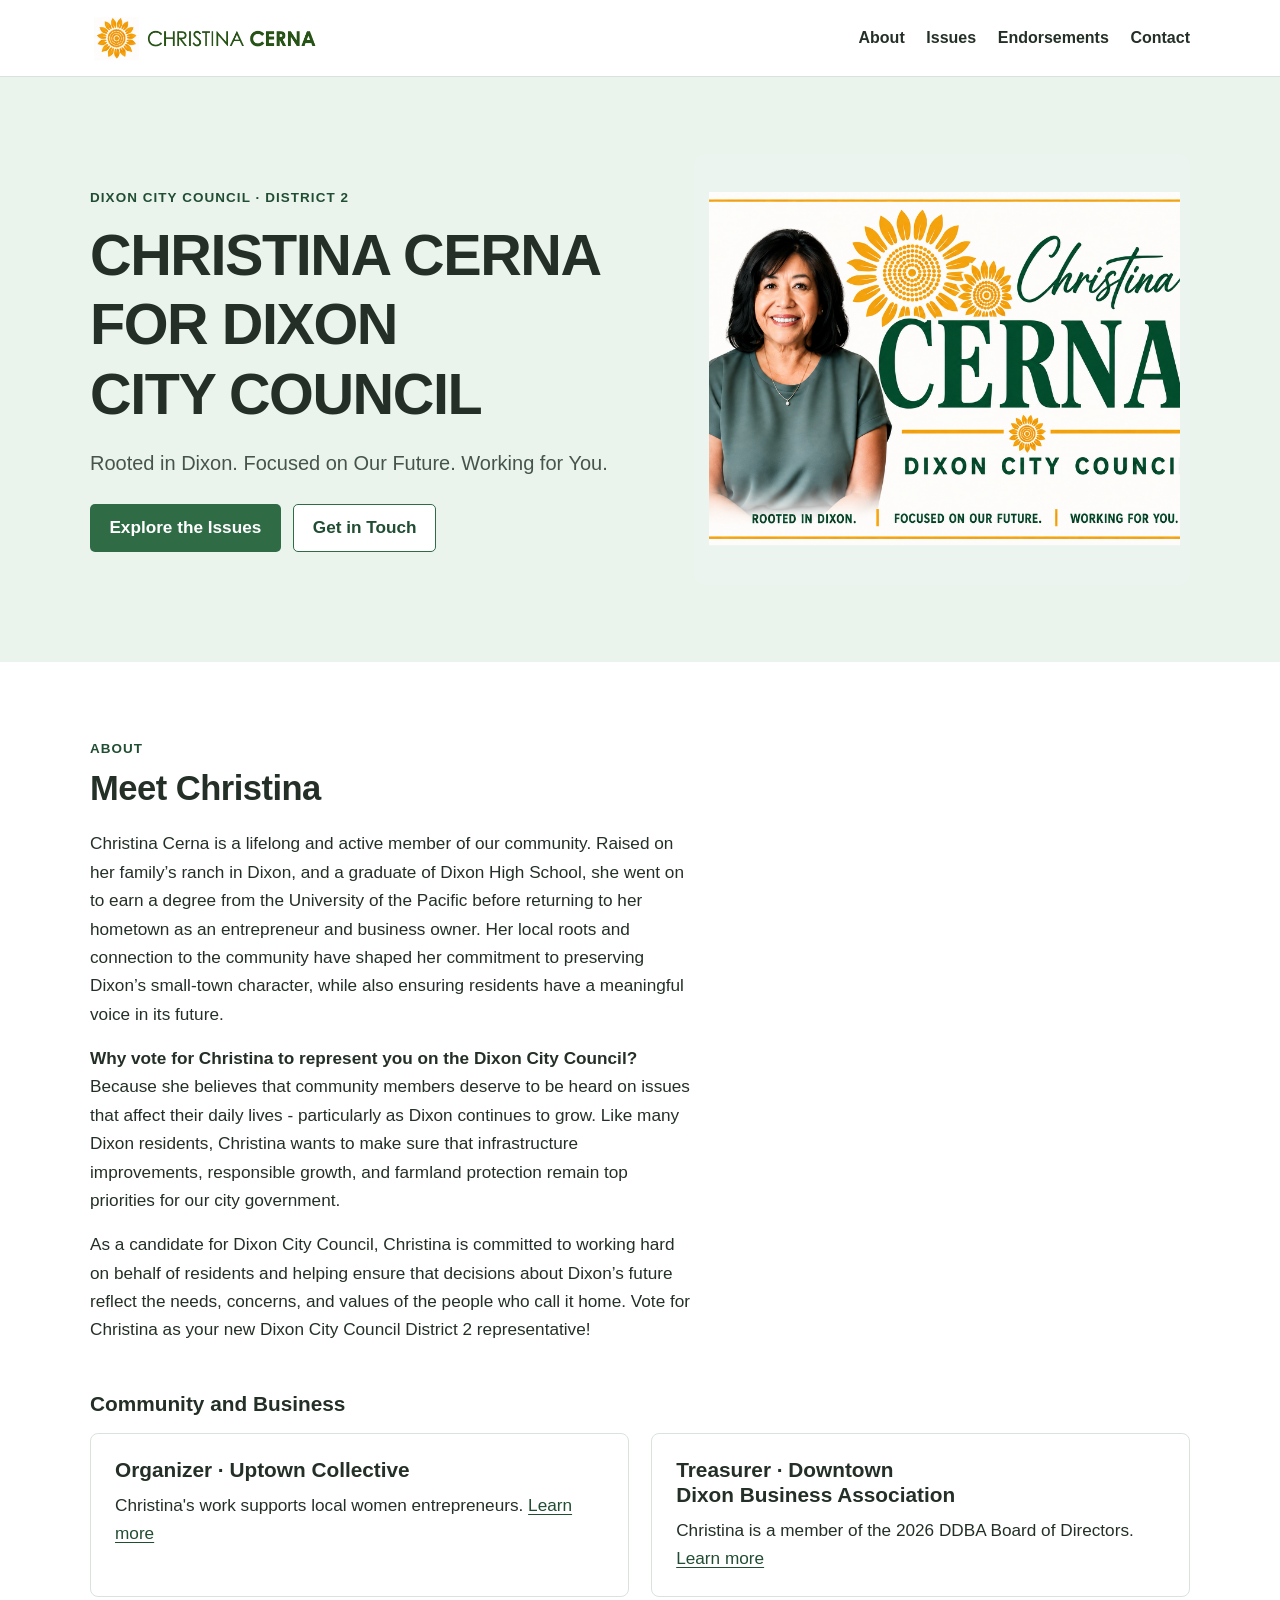
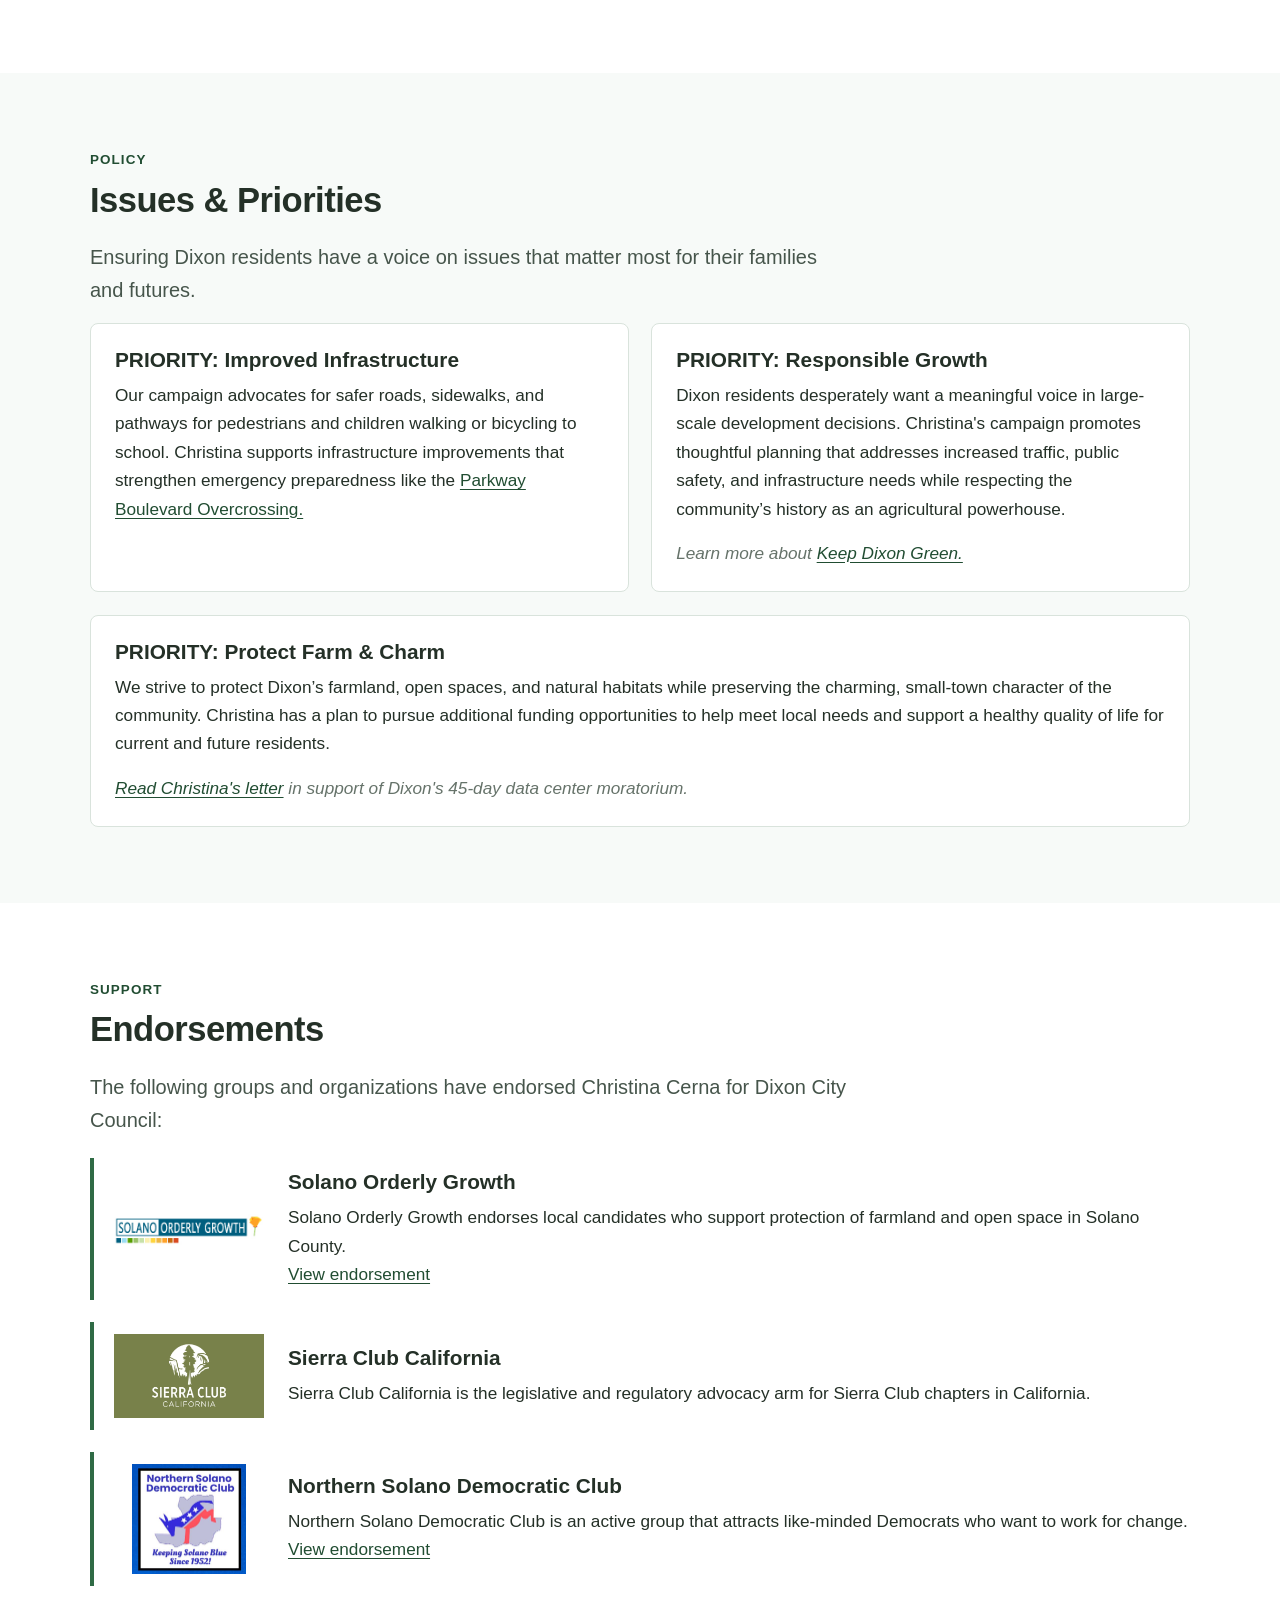
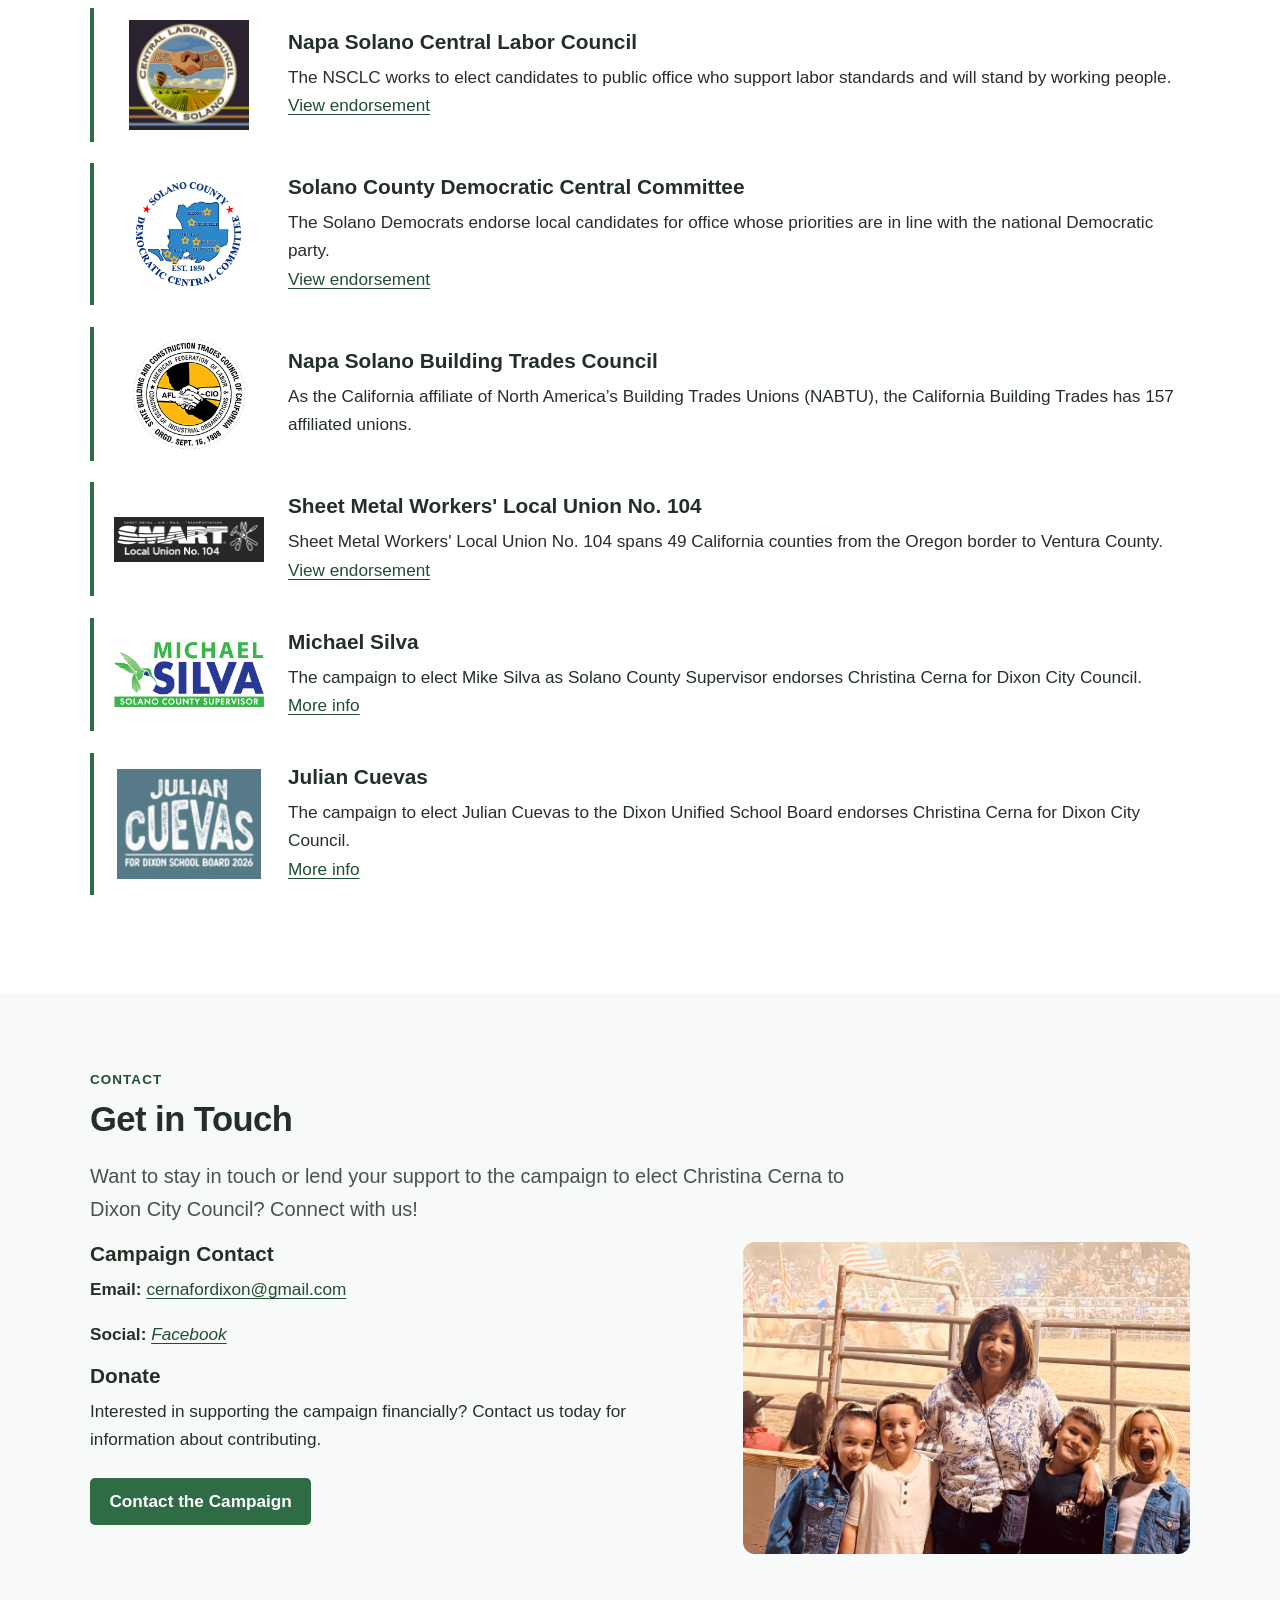
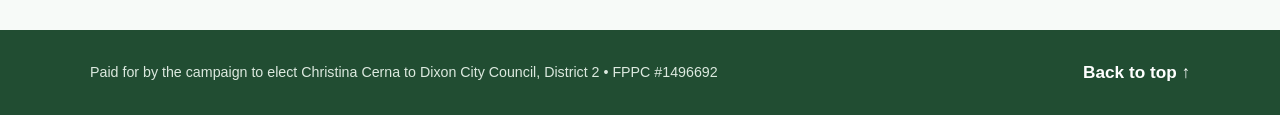
==== commit 112b52e2: "Adding video" ====
--- a/index.html
+++ b/index.html
@@ -45,8 +45,10 @@
           <p><strong>Why vote for Christina to represent you on the Dixon City Council?</strong> Because she believes that community members deserve to be heard on issues that affect their daily lives - particularly as Dixon continues to grow. Like many Dixon residents, Christina wants to make sure that infrastructure improvements, responsible growth, and farmland protection remain top priorities for our city government.</p>
           <p>As a candidate for Dixon City Council, Christina is committed to working hard on behalf of residents and helping ensure that decisions about Dixon’s future reflect the needs, concerns, and values of the people who call it home. Vote for Christina as your new Dixon City Council District 2 representative!</p>
         </div>
-        <img class="content-photo" src="images/cerna_center-stage.jpeg" alt="Christina giving a talk">
-      </div>
+        <div style="text-align: center;">
+       <iframe src="https://www.facebook.com/plugins/video.php?height=476&href=https%3A%2F%2Fwww.facebook.com%2Freel%2F5528199820738538%2F&show_text=false&width=267&t=0&autoplay=1&muted=1&loop=1" width="300" height="515" style="border:none;overflow:hidden" scrolling="no" frameborder="0" allowfullscreen="true" allow="autoplay; clipboard-write; encrypted-media; picture-in-picture; web-share"> </iframe>
+       </div>
+       </div>
       <h3 class="subheading">Community and Business</h3>
       <div class="grid-3">
         <article class="card"><h3>Organizer · Uptown Collective</h3><p>Christina's work supports local women entrepreneurs. <a href="https://www.facebook.com/uptowncollectivedixon">Learn more</a></p></article>
